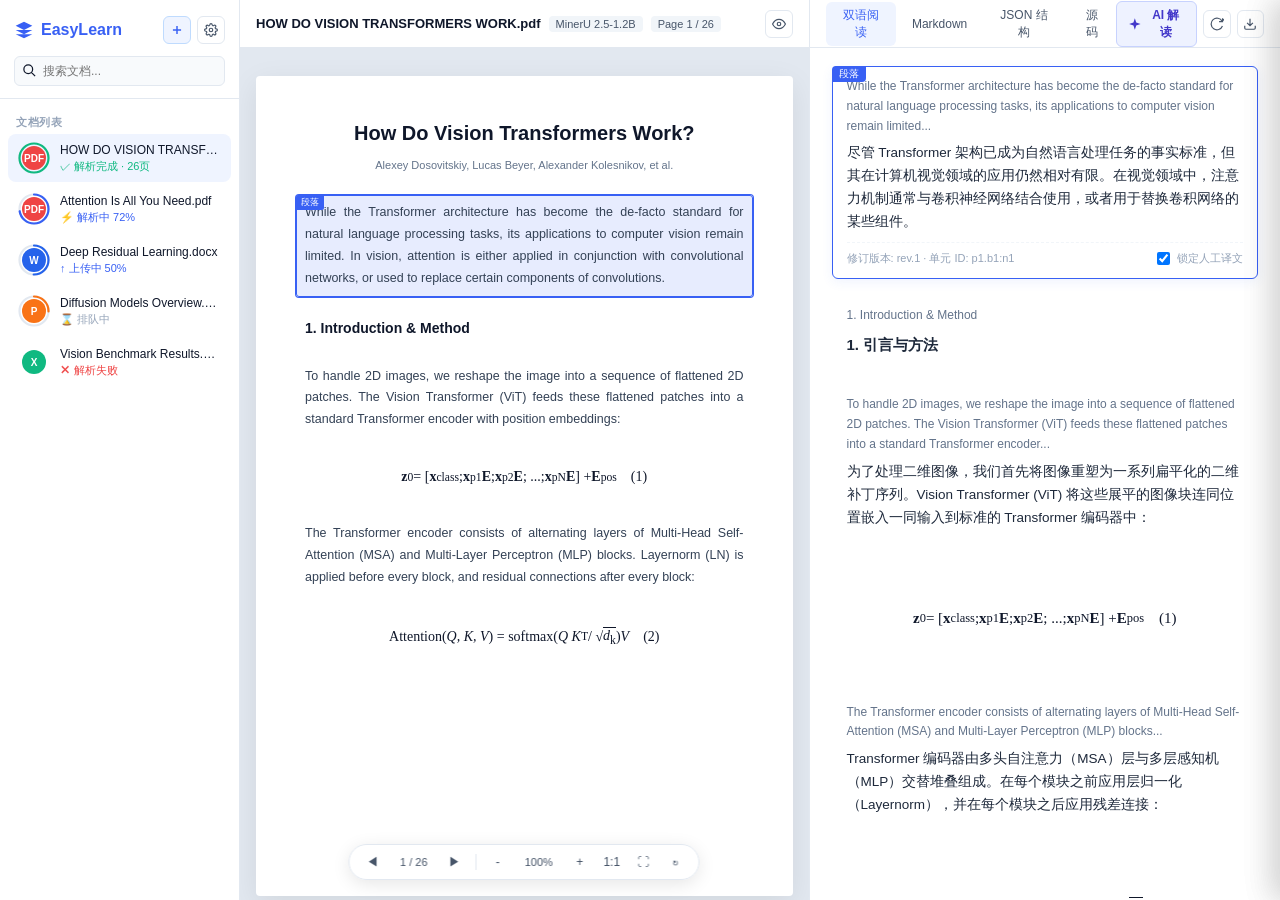
==== docs/FastAPI_MinerU方案与交互示例_v3/FastAPI_MinerU工作台交互示例_v3.html @ 80375c50 "docs: 整理输出 FastAPI_MinerU 方案与工作台交互示例 v3" ====
<!doctype html>
<html lang="zh-CN">
<head>
  <meta charset="utf-8">
  <meta name="viewport" content="width=device-width, initial-scale=1">
  <title>EasyLearn 工作台 · 交互原型与设计示例 v3</title>
  <style>
    :root {
      --primary: #3860f4;
      --primary-hover: #244bdf;
      --primary-soft: #eff4ff;
      --pink: #f43f5e;
      --pink-soft: #fff1f2;
      --pink-border: #fbcfe8;
      --green: #10b981;
      --green-soft: #ecfdf5;
      --amber: #f59e0b;
      --red: #ef4444;
      --ink: #0f172a;
      --ink-soft: #475569;
      --muted: #94a3b8;
      --line: #e2e8f0;
      --surface: #ffffff;
      --bg: #f8fafc;
    }

    * {
      box-sizing: border-box;
      scrollbar-width: thin;
      scrollbar-color: rgba(0, 0, 0, 0.18) transparent;
    }
    ::-webkit-scrollbar { width: 6px; height: 6px; }
    ::-webkit-scrollbar-track { background: transparent; }
    ::-webkit-scrollbar-thumb { background: rgba(0, 0, 0, 0.18); border-radius: 999px; }
    ::-webkit-scrollbar-thumb:hover { background: rgba(0, 0, 0, 0.35); }

    html, body {
      height: 100%;
      margin: 0;
      overflow: hidden;
      font-family: -apple-system, BlinkMacSystemFont, "Segoe UI", Roboto, "PingFang SC", "Microsoft YaHei", sans-serif;
      font-size: 13px;
      color: var(--ink);
      background: var(--bg);
    }

    /* 整体三栏布局 */
    .app-shell {
      display: grid;
      grid-template-columns: 240px minmax(480px, 1.15fr) minmax(420px, 0.95fr);
      height: 100%;
      max-height: 100%;
      overflow: hidden;
    }

    /* 左侧边栏 */
    .sidebar {
      display: flex;
      flex-direction: column;
      height: 100%;
      background: var(--surface);
      border-right: 1px solid var(--line);
      overflow: hidden;
    }

    .sidebar-header {
      padding: 16px 14px 12px;
      border-bottom: 1px solid var(--line);
    }
    .brand-row {
      display: flex;
      align-items: center;
      justify-content: space-between;
      margin-bottom: 12px;
    }
    .brand-title {
      font-size: 16px;
      font-weight: 700;
      color: var(--primary);
      display: flex;
      align-items: center;
      gap: 7px;
    }
    .brand-title svg { width: 20px; height: 20px; fill: currentColor; }
    .header-actions { display: flex; align-items: center; gap: 6px; }

    .action-icon-btn {
      display: inline-flex;
      align-items: center;
      justify-content: center;
      width: 28px;
      height: 28px;
      padding: 0;
      border: 1px solid var(--line);
      border-radius: 6px;
      background: var(--surface);
      color: var(--ink-soft);
      cursor: pointer;
      transition: all .15s ease;
    }
    .action-icon-btn:hover {
      background: var(--bg);
      color: var(--ink);
      border-color: #cbd5e1;
    }
    .action-icon-btn.primary {
      background: var(--primary-soft);
      border-color: #bfdbfe;
      color: var(--primary);
    }
    .action-icon-btn.primary:hover {
      background: var(--primary);
      color: #fff;
    }

    .search-box {
      position: relative;
      margin-top: 4px;
    }
    .search-box input {
      width: 100%;
      height: 30px;
      padding: 0 10px 0 28px;
      border: 1px solid var(--line);
      border-radius: 6px;
      background: var(--bg);
      font-size: 12px;
      outline: none;
      transition: border-color .15s;
    }
    .search-box input:focus { border-color: var(--primary); background: #fff; }
    .search-box svg {
      position: absolute;
      left: 8px;
      top: 7px;
      width: 15px;
      height: 15px;
      fill: var(--muted);
    }

    .sidebar-content {
      flex: 1;
      overflow-y: auto;
      padding: 10px 8px;
    }

    .section-title {
      font-size: 11px;
      font-weight: 600;
      color: var(--muted);
      text-transform: uppercase;
      letter-spacing: .05em;
      padding: 6px 8px 4px;
    }

    .document-list {
      display: flex;
      flex-direction: column;
      gap: 3px;
    }
    .document-item {
      display: flex;
      align-items: center;
      gap: 10px;
      padding: 8px 10px;
      border-radius: 8px;
      cursor: pointer;
      transition: background-color .15s;
      position: relative;
    }
    .document-item:hover { background: #f1f5f9; }
    .document-item.is-active { background: var(--primary-soft); }

    .doc-icon-container {
      position: relative;
      width: 32px;
      height: 32px;
      flex-shrink: 0;
      display: flex;
      align-items: center;
      justify-content: center;
    }
    .doc-badge {
      width: 24px;
      height: 24px;
      border-radius: 50%;
      display: flex;
      align-items: center;
      justify-content: center;
      font-size: 10px;
      font-weight: 700;
      color: #fff;
    }
    .badge-pdf { background: #ef4444; }
    .badge-docx { background: #2563eb; }
    .badge-pptx { background: #f97316; }
    .badge-xlsx { background: #10b981; }

    .doc-ring-svg {
      position: absolute;
      left: 0;
      top: 0;
      width: 32px;
      height: 32px;
      transform: rotate(-90deg);
    }
    .doc-ring-svg circle {
      fill: none;
      stroke-linecap: round;
    }
    .doc-ring-track { stroke: #e2e8f0; stroke-width: 2.2; }
    .doc-ring-fill {
      stroke-width: 2.2;
      transition: stroke-dashoffset .3s ease;
    }
    .doc-ring-spin {
      animation: ringSpin 1.4s linear infinite;
      transform-origin: center;
    }
    @keyframes ringSpin {
      0% { transform: rotate(0deg); }
      100% { transform: rotate(360deg); }
    }

    .doc-info {
      flex: 1;
      min-width: 0;
    }
    .doc-name {
      font-size: 12px;
      font-weight: 500;
      color: var(--ink);
      white-space: nowrap;
      overflow: hidden;
      text-overflow: ellipsis;
    }
    .doc-status {
      font-size: 11px;
      color: var(--muted);
      margin-top: 2px;
      display: flex;
      align-items: center;
      gap: 4px;
    }
    .doc-status.running { color: var(--primary); font-weight: 500; }
    .doc-status.success { color: var(--green); }
    .doc-status.failed { color: var(--red); }

    .doc-actions {
      display: none;
      align-items: center;
      gap: 4px;
    }
    .document-item:hover .doc-actions { display: flex; }
    .star-btn.is-active svg { fill: #f59e0b; color: #f59e0b; }

    /* 中间阅读器栏 */
    .reader-column {
      display: flex;
      flex-direction: column;
      height: 100%;
      background: #e5e9f0;
      border-right: 1px solid var(--line);
      position: relative;
      overflow: hidden;
    }

    .reader-header {
      height: 48px;
      padding: 0 16px;
      background: var(--surface);
      border-bottom: 1px solid var(--line);
      display: flex;
      align-items: center;
      justify-content: space-between;
      user-select: none;
      z-index: 10;
    }
    .reader-title-box {
      display: flex;
      align-items: center;
      gap: 8px;
      min-width: 0;
    }
    .reader-doc-name {
      font-weight: 600;
      font-size: 13px;
      white-space: nowrap;
      overflow: hidden;
      text-overflow: ellipsis;
    }
    .reader-tag {
      font-size: 11px;
      padding: 2px 7px;
      border-radius: 4px;
      background: #f1f5f9;
      color: var(--ink-soft);
    }

    .reader-viewport {
      flex: 1;
      overflow: auto;
      padding: 28px 16px 60px;
      display: flex;
      justify-content: center;
      align-items: flex-start;
      background: #e2e8f0;
    }

    /* 模拟 PDF 纸张 */
    .pdf-paper {
      position: relative;
      width: 580px;
      min-height: 820px;
      background: #ffffff;
      box-shadow: 0 8px 30px rgba(0, 0, 0, 0.08);
      border-radius: 4px;
      padding: 44px 40px;
      box-sizing: border-box;
      transform-origin: top center;
      transition: transform .2s ease;
    }
    .paper-title {
      font-size: 20px;
      font-weight: 700;
      text-align: center;
      line-height: 1.35;
      margin-bottom: 12px;
      color: #0f172a;
    }
    .paper-authors {
      text-align: center;
      font-size: 11px;
      color: #64748b;
      margin-bottom: 24px;
    }

    /* PDF 选框图层与高亮 */
    .pdf-region {
      position: relative;
      margin-bottom: 16px;
      padding: 6px 8px;
      border: 1px solid transparent;
      border-radius: 3px;
      cursor: pointer;
      transition: all .15s ease;
    }
    .pdf-region:hover, .pdf-region.is-hovered {
      border-color: var(--primary);
      background: rgba(56, 96, 244, 0.06);
    }
    .pdf-region.is-selected {
      border-color: var(--primary);
      background: rgba(56, 96, 244, 0.12);
      box-shadow: 0 0 0 1px var(--primary);
    }
    .pdf-region::before {
      content: attr(data-label);
      position: absolute;
      left: -1px;
      top: -1px;
      font-size: 9px;
      padding: 1px 5px;
      background: var(--primary);
      color: #fff;
      border-radius: 2px 0 2px 0;
      opacity: 0;
      pointer-events: none;
      transition: opacity .15s;
    }
    .pdf-region:hover::before, .pdf-region.is-hovered::before, .pdf-region.is-selected::before {
      opacity: 1;
    }

    /* 公式选框：专属粉红色系 */
    .pdf-region[data-block-type="formula"]:hover,
    .pdf-region[data-block-type="formula"].is-hovered {
      border-color: var(--pink);
      background: rgba(244, 63, 94, 0.06);
    }
    .pdf-region[data-block-type="formula"].is-selected {
      border-color: var(--pink);
      background: rgba(244, 63, 94, 0.12);
      box-shadow: 0 0 0 1px var(--pink);
    }
    .pdf-region[data-block-type="formula"]::before {
      background: var(--pink);
    }

    .paper-p {
      margin: 0;
      font-size: 12.5px;
      line-height: 1.75;
      color: #334155;
      text-align: justify;
    }
    .paper-heading {
      margin: 0;
      font-size: 14px;
      font-weight: 700;
      color: #0f172a;
    }
    .paper-formula {
      display: flex;
      align-items: center;
      justify-content: center;
      padding: 8px 12px;
      font-family: "Cambria Math", "Times New Roman", serif;
      font-size: 14px;
      color: #0f172a;
    }

    /* 浮动阅读工具栏 */
    .floating-pdf-toolbar {
      position: absolute;
      bottom: 20px;
      left: 50%;
      transform: translateX(-50%);
      background: rgba(255, 255, 255, 0.96);
      backdrop-filter: blur(10px);
      border: 1px solid var(--line);
      border-radius: 24px;
      box-shadow: 0 4px 18px rgba(0, 0, 0, 0.1);
      display: flex;
      align-items: center;
      gap: 6px;
      padding: 4px 10px;
      z-index: 20;
    }
    .toolbar-tool-btn {
      width: 26px;
      height: 26px;
      display: flex;
      align-items: center;
      justify-content: center;
      border: 0;
      background: transparent;
      border-radius: 4px;
      cursor: pointer;
      color: var(--ink-soft);
      font-size: 12px;
    }
    .toolbar-tool-btn:hover { background: #f1f5f9; color: var(--ink); }
    .toolbar-divider { width: 1px; height: 16px; background: var(--line); margin: 0 2px; }
    .toolbar-page-info { font-size: 11px; color: var(--ink-soft); font-weight: 500; min-width: 44px; text-align: center; }

    /* 右侧双语结果面板 */
    .result-column {
      display: flex;
      flex-direction: column;
      height: 100%;
      background: var(--surface);
      position: relative;
      overflow: hidden;
    }

    .result-header {
      height: 48px;
      padding: 0 16px;
      border-bottom: 1px solid var(--line);
      display: flex;
      align-items: center;
      justify-content: space-between;
    }
    .tab-group {
      display: flex;
      align-items: center;
      gap: 4px;
    }
    .tab-btn {
      padding: 5px 12px;
      border-radius: 6px;
      border: 0;
      background: transparent;
      font-size: 12px;
      font-weight: 500;
      color: var(--ink-soft);
      cursor: pointer;
      transition: all .15s;
    }
    .tab-btn:hover { background: #f1f5f9; color: var(--ink); }
    .tab-btn.is-active {
      background: var(--primary-soft);
      color: var(--primary);
    }

    .top-action-group {
      display: flex;
      align-items: center;
      gap: 6px;
    }
    .ai-trigger-btn {
      display: inline-flex;
      align-items: center;
      gap: 5px;
      padding: 5px 11px;
      border-radius: 6px;
      border: 1px solid #c7d2fe;
      background: #eef2ff;
      color: #4338ca;
      font-size: 12px;
      font-weight: 600;
      cursor: pointer;
      transition: all .15s;
    }
    .ai-trigger-btn:hover {
      background: #e0e7ff;
      border-color: #a5b4fc;
    }
    .ai-trigger-btn svg { width: 14px; height: 14px; fill: currentColor; }

    .result-content {
      flex: 1;
      overflow-y: auto;
      padding: 18px 22px 50px;
      scroll-behavior: smooth;
    }

    /* 结果卡片 */
    .result-block {
      position: relative;
      margin-bottom: 16px;
      padding: 10px 14px;
      border: 1px solid transparent;
      border-radius: 6px;
      background: transparent;
      transition: border-color .15s, background-color .15s, box-shadow .15s;
    }
    .result-block.is-hovered, .result-block.is-selected {
      border-color: var(--primary);
      background: #ffffff;
      box-shadow: 0 3px 12px rgba(56, 96, 244, 0.08);
    }
    .result-block.is-hovered::before, .result-block.is-selected::before {
      content: attr(data-label);
      position: absolute;
      left: -1px;
      top: -1px;
      padding: 1px 7px;
      background: var(--primary);
      color: #ffffff;
      font-size: 10px;
      font-weight: 500;
      border-radius: 4px 0 4px 0;
      z-index: 2;
    }

    /* 公式专属样式：常态完全透明与普通段落一致；仅悬浮或选中时激活粉红框 */
    .result-block[data-block-type="formula"].is-hovered,
    .result-block[data-block-type="formula"].is-selected {
      border-color: var(--pink);
      background: var(--pink-soft);
      box-shadow: 0 3px 12px rgba(244, 63, 94, 0.12);
    }
    .result-block[data-block-type="formula"].is-hovered::before,
    .result-block[data-block-type="formula"].is-selected::before {
      background: var(--pink);
    }

    .result-formula-container {
      display: flex;
      align-items: center;
      justify-content: center;
      width: 100%;
      padding: 8px 0;
      font-family: "Cambria Math", "Times New Roman", serif;
      font-size: 15px;
      color: #0f172a;
    }

    .block-orig-text {
      color: #64748b;
      font-size: 12px;
      line-height: 1.65;
      margin-bottom: 6px;
    }
    .block-trans-text {
      color: #1e293b;
      font-size: 13.5px;
      line-height: 1.7;
      font-weight: 400;
    }
    .block-meta-row {
      display: flex;
      align-items: center;
      justify-content: space-between;
      margin-top: 8px;
      padding-top: 6px;
      border-top: 1px dashed #f1f5f9;
      font-size: 11px;
      color: var(--muted);
      opacity: 0;
      transition: opacity .15s;
    }
    .result-block:hover .block-meta-row, .result-block.is-selected .block-meta-row {
      opacity: 1;
    }
    .lock-label {
      display: inline-flex;
      align-items: center;
      gap: 4px;
      cursor: pointer;
      user-select: none;
    }

    /* 跳转聚焦闪烁动画 */
    @keyframes targetFlash {
      0% { box-shadow: 0 0 0 5px rgba(56, 96, 244, 0.35); transform: scale(1.008); }
      50% { box-shadow: 0 0 0 2px rgba(56, 96, 244, 0.2); }
      100% { box-shadow: none; transform: scale(1); }
    }
    .result-block.is-target-flash {
      animation: targetFlash 0.9s cubic-bezier(0.2, 0.8, 0.2, 1);
    }

    /* 右上角滑出式抽屉 */
    .drawer {
      position: absolute;
      top: 0;
      right: 0;
      bottom: 0;
      width: 440px;
      max-width: 90%;
      background: #ffffff;
      border-left: 1px solid var(--line);
      box-shadow: -8px 0 30px rgba(0, 0, 0, 0.1);
      display: flex;
      flex-direction: column;
      z-index: 50;
      transform: translateX(100%);
      transition: transform .25s cubic-bezier(0.16, 1, 0.3, 1);
    }
    .drawer.is-open {
      transform: translateX(0);
    }

    .drawer-header {
      height: 48px;
      padding: 0 18px;
      border-bottom: 1px solid var(--line);
      display: flex;
      align-items: center;
      justify-content: space-between;
    }
    .drawer-title {
      font-size: 13px;
      font-weight: 600;
      color: var(--ink);
      display: flex;
      align-items: center;
      gap: 7px;
    }
    .drawer-close {
      border: 0;
      background: transparent;
      font-size: 18px;
      color: var(--muted);
      cursor: pointer;
    }
    .drawer-close:hover { color: var(--ink); }

    .drawer-body {
      flex: 1;
      overflow-y: auto;
      padding: 16px 18px;
      display: flex;
      flex-direction: column;
      gap: 14px;
    }

    /* 锚点证据框 */
    .anchor-box {
      border: 1px solid #d4c4f0;
      border-radius: 8px;
      background: #fbf9ff;
      padding: 10px 12px;
      cursor: pointer;
      transition: all .15s;
    }
    .anchor-box:hover {
      background: #f5edff;
      border-color: #a855f7;
    }
    .anchor-header {
      display: flex;
      align-items: center;
      justify-content: space-between;
      margin-bottom: 4px;
    }
    .anchor-tag {
      font-size: 11px;
      font-weight: 600;
      color: #7c3aed;
    }
    .anchor-locate-badge {
      font-size: 10px;
      background: #ede9fe;
      color: #7c3aed;
      padding: 2px 6px;
      border-radius: 4px;
    }
    .anchor-text {
      font-size: 12px;
      color: #475569;
      line-height: 1.5;
    }

    .quick-prompts {
      display: flex;
      flex-wrap: wrap;
      gap: 6px;
    }
    .quick-pill {
      font-size: 11px;
      padding: 4px 10px;
      border-radius: 12px;
      border: 1px solid var(--line);
      background: var(--bg);
      color: var(--ink-soft);
      cursor: pointer;
      transition: all .15s;
    }
    .quick-pill:hover {
      background: var(--primary-soft);
      border-color: #bfdbfe;
      color: var(--primary);
    }

    .answer-card {
      background: #f8fafc;
      border-left: 3px solid #8b5cf6;
      border-radius: 0 8px 8px 0;
      padding: 12px 14px;
      font-size: 12.5px;
      line-height: 1.75;
      color: #1e293b;
    }
    .citation-pill {
      display: inline-flex;
      align-items: center;
      justify-content: center;
      padding: 1px 6px;
      border-radius: 4px;
      background: #ede9fe;
      color: #6b21a8;
      font-size: 11px;
      font-weight: 600;
      cursor: pointer;
      margin: 0 2px;
      transition: all .15s;
    }
    .citation-pill:hover {
      background: #8b5cf6;
      color: #fff;
    }

    .drawer-footer {
      padding: 12px 18px 16px;
      border-top: 1px solid var(--line);
      background: var(--surface);
    }
    .drawer-compose-box {
      width: 100%;
      height: 60px;
      border: 1px solid var(--line);
      border-radius: 6px;
      padding: 8px 10px;
      font-size: 12px;
      outline: none;
      resize: none;
    }
    .drawer-compose-box:focus { border-color: var(--primary); }
    .drawer-footer-actions {
      display: flex;
      align-items: center;
      justify-content: space-between;
      margin-top: 8px;
    }

    /* 设置抽屉 */
    .settings-card {
      background: #f8fafc;
      border: 1px solid var(--line);
      border-radius: 8px;
      padding: 12px 14px;
      display: flex;
      flex-direction: column;
      gap: 10px;
      font-size: 12px;
    }
    .code-block {
      background: #1e293b;
      color: #e2e8f0;
      border-radius: 6px;
      padding: 10px 12px;
      font-family: Consolas, monospace;
      font-size: 11px;
      overflow-x: auto;
    }
  </style>
</head>
<body>

<div class="app-shell">
  <!-- 1. 左侧边栏 -->
  <aside class="sidebar">
    <div class="sidebar-header">
      <div class="brand-row">
        <div class="brand-title">
          <svg viewBox="0 0 24 24"><path d="M12 2L2 7l10 5 10-5-10-5zM2 17l10 5 10-5M2 12l10 5 10-5"/></svg>
          EasyLearn
        </div>
        <div class="header-actions">
          <button class="action-icon-btn primary" title="新解析 (上传 PDF/Word/PPT)">
            <svg width="14" height="14" viewBox="0 0 24 24" fill="none" stroke="currentColor" stroke-width="2.5"><path d="M12 5v14M5 12h14"/></svg>
          </button>
          <button class="action-icon-btn" id="open-settings-btn" title="系统设置">
            <svg width="14" height="14" viewBox="0 0 24 24" fill="none" stroke="currentColor" stroke-width="2"><circle cx="12" cy="12" r="3"/><path d="M19.4 15a1.65 1.65 0 0 0 .33 1.82l.06.06a2 2 0 0 1 0 2.83 2 2 0 0 1-2.83 0l-.06-.06a1.65 1.65 0 0 0-1.82-.33 1.65 1.65 0 0 0-1 1.51V21a2 2 0 0 1-2 2 2 2 0 0 1-2-2v-.09A1.65 1.65 0 0 0 9 19.4a1.65 1.65 0 0 0-1.82.33l-.06.06a2 2 0 0 1-2.83 0 2 2 0 0 1 0-2.83l.06-.06a1.65 1.65 0 0 0 .33-1.82 1.65 1.65 0 0 0-1.51-1H3a2 2 0 0 1-2-2 2 2 0 0 1 2-2h.09A1.65 1.65 0 0 0 4.6 9a1.65 1.65 0 0 0-.33-1.82l-.06-.06a2 2 0 0 1 0-2.83 2 2 0 0 1 2.83 0l.06.06a1.65 1.65 0 0 0 1.82.33H9a1.65 1.65 0 0 0 1-1.51V3a2 2 0 0 1 2-2 2 2 0 0 1 2 2v.09a1.65 1.65 0 0 0 1 1.51 1.65 1.65 0 0 0 1.82-.33l.06-.06a2 2 0 0 1 2.83 0 2 2 0 0 1 0 2.83l-.06.06a1.65 1.65 0 0 0-.33 1.82V9a1.65 1.65 0 0 0 1.51 1H21a2 2 0 0 1 2 2 2 2 0 0 1-2 2h-.09a1.65 1.65 0 0 0-1.51 1z"/></svg>
          </button>
        </div>
      </div>
      <div class="search-box">
        <svg viewBox="0 0 24 24"><path d="M21 21l-6-6m2-5a7 7 0 11-14 0 7 7 0 0114 0z" fill="none" stroke="currentColor" stroke-width="2"/></svg>
        <input type="text" placeholder="搜索文档...">
      </div>
    </div>

    <div class="sidebar-content">
      <div class="section-title">文档列表</div>
      <div class="document-list">
        <!-- 活跃文档 -->
        <div class="document-item is-active" data-doc-id="doc-1">
          <div class="doc-icon-container">
            <svg class="doc-ring-svg"><circle cx="16" cy="16" r="14.5" class="doc-ring-track"/><circle cx="16" cy="16" r="14.5" class="doc-ring-fill" stroke="#10b981" stroke-dasharray="91.1" stroke-dashoffset="0"/></svg>
            <div class="doc-badge badge-pdf">PDF</div>
          </div>
          <div class="doc-info">
            <div class="doc-name" title="HOW DO VISION TRANSFORMERS WORK.pdf">HOW DO VISION TRANSFORMERS WORK.pdf</div>
            <div class="doc-status success">✓ 解析完成 · 26页</div>
          </div>
          <div class="doc-actions">
            <button class="action-icon-btn star-btn is-active" title="已收藏"><svg width="12" height="12" viewBox="0 0 24 24"><path d="M12 2l3.09 6.26L22 9.27l-5 4.87 1.18 6.88L12 17.77l-6.18 3.25L7 14.14 2 9.27l6.91-1.01L12 2z"/></svg></button>
          </div>
        </div>

        <!-- 解析中文档 -->
        <div class="document-item" data-doc-id="doc-2">
          <div class="doc-icon-container">
            <svg class="doc-ring-svg"><circle cx="16" cy="16" r="14.5" class="doc-ring-track"/><circle cx="16" cy="16" r="14.5" class="doc-ring-fill" stroke="#3860f4" stroke-dasharray="91.1" stroke-dashoffset="25.5"/></svg>
            <div class="doc-badge badge-pdf">PDF</div>
          </div>
          <div class="doc-info">
            <div class="doc-name">Attention Is All You Need.pdf</div>
            <div class="doc-status running">⚡ 解析中 72%</div>
          </div>
        </div>

        <!-- 上传中文档 -->
        <div class="document-item" data-doc-id="doc-3">
          <div class="doc-icon-container">
            <svg class="doc-ring-svg"><circle cx="16" cy="16" r="14.5" class="doc-ring-track"/><circle cx="16" cy="16" r="14.5" class="doc-ring-fill" stroke="#2563eb" stroke-dasharray="91.1" stroke-dashoffset="45.5"/></svg>
            <div class="doc-badge badge-docx">W</div>
          </div>
          <div class="doc-info">
            <div class="doc-name">Deep Residual Learning.docx</div>
            <div class="doc-status running">↑ 上传中 50%</div>
          </div>
        </div>

        <!-- 排队中文档 -->
        <div class="document-item" data-doc-id="doc-4">
          <div class="doc-icon-container">
            <svg class="doc-ring-svg doc-ring-spin"><circle cx="16" cy="16" r="14.5" class="doc-ring-track"/><circle cx="16" cy="16" r="14.5" stroke="#f97316" stroke-width="2.2" stroke-dasharray="91.1" stroke-dashoffset="68"/></svg>
            <div class="doc-badge badge-pptx">P</div>
          </div>
          <div class="doc-info">
            <div class="doc-name">Diffusion Models Overview.pptx</div>
            <div class="doc-status">⌛ 排队中</div>
          </div>
        </div>

        <!-- 失败文档 -->
        <div class="document-item" data-doc-id="doc-5">
          <div class="doc-icon-container">
            <div class="doc-badge badge-xlsx">X</div>
          </div>
          <div class="doc-info">
            <div class="doc-name">Vision Benchmark Results.xlsx</div>
            <div class="doc-status failed">✕ 解析失败</div>
          </div>
          <div class="doc-actions">
            <button class="action-icon-btn" title="重试"><svg width="12" height="12" viewBox="0 0 24 24" fill="none" stroke="currentColor" stroke-width="2"><path d="M23 4v6h-6M1 20v-6h6M3.51 9a9 9 0 0 1 14.85-3.36L23 10M1 14l4.64 4.36A9 9 0 0 0 20.49 15"/></svg></button>
          </div>
        </div>
      </div>
    </div>
  </aside>

  <!-- 2. 中间 PDF 原文阅读器 -->
  <main class="reader-column">
    <div class="reader-header">
      <div class="reader-title-box">
        <span class="reader-doc-name">HOW DO VISION TRANSFORMERS WORK.pdf</span>
        <span class="reader-tag">MinerU 2.5-1.2B</span>
        <span class="reader-tag">Page 1 / 26</span>
      </div>
      <div class="header-actions">
        <button class="action-icon-btn" id="toggle-overlay-btn" title="选框图层开关">
          <svg width="14" height="14" viewBox="0 0 24 24" fill="none" stroke="currentColor" stroke-width="2"><path d="M1 12s4-8 11-8 11 8 11 8-4 8-11 8-11-8-11-8z"/><circle cx="12" cy="12" r="3"/></svg>
        </button>
      </div>
    </div>

    <div class="reader-viewport" id="reader-viewport">
      <div class="pdf-paper" id="pdf-paper">
        <div class="paper-title">How Do Vision Transformers Work?</div>
        <div class="paper-authors">Alexey Dosovitskiy, Lucas Beyer, Alexander Kolesnikov, et al.</div>

        <!-- 块 1: 摘要段落 -->
        <div class="pdf-region is-selected" data-block-id="b1" data-block-type="paragraph" data-label="段落">
          <p class="paper-p">While the Transformer architecture has become the de-facto standard for natural language processing tasks, its applications to computer vision remain limited. In vision, attention is either applied in conjunction with convolutional networks, or used to replace certain components of convolutions.</p>
        </div>

        <!-- 块 2: 一级标题 -->
        <div class="pdf-region" data-block-id="b2" data-block-type="heading" data-label="标题">
          <h2 class="paper-heading">1. Introduction & Method</h2>
        </div>

        <!-- 块 3: 正文引入公式 -->
        <div class="pdf-region" data-block-id="b3" data-block-type="paragraph" data-label="段落">
          <p class="paper-p">To handle 2D images, we reshape the image into a sequence of flattened 2D patches. The Vision Transformer (ViT) feeds these flattened patches into a standard Transformer encoder with position embeddings:</p>
        </div>

        <!-- 块 4: 块级公式 1 -->
        <div class="pdf-region" data-block-id="b4" data-block-type="formula" data-label="公式">
          <div class="paper-formula">
            <b>z</b><sub>0</sub> = [<b>x</b><sub>class</sub>; <b>x</b><sub>p</sub><sup>1</sup><b>E</b>; <b>x</b><sub>p</sub><sup>2</sup><b>E</b>; ...; <b>x</b><sub>p</sub><sup>N</sup><b>E</b>] + <b>E</b><sub>pos</sub> &nbsp;&nbsp;&nbsp;&nbsp;(1)
          </div>
        </div>

        <!-- 块 5: 说明段落 -->
        <div class="pdf-region" data-block-id="b5" data-block-type="paragraph" data-label="段落">
          <p class="paper-p">The Transformer encoder consists of alternating layers of Multi-Head Self-Attention (MSA) and Multi-Layer Perceptron (MLP) blocks. Layernorm (LN) is applied before every block, and residual connections after every block:</p>
        </div>

        <!-- 块 6: 块级公式 2 -->
        <div class="pdf-region" data-block-id="b6" data-block-type="formula" data-label="公式">
          <div class="paper-formula">
            Attention(<i>Q, K, V</i>) = softmax( <i>Q K</i><sup>T</sup> / &radic;<span style="border-top:1px solid"><i>d</i><sub>k</sub></span> ) <i>V</i> &nbsp;&nbsp;&nbsp;&nbsp;(2)
          </div>
        </div>
      </div>
    </div>

    <!-- 浮动缩放工具栏 -->
    <div class="floating-pdf-toolbar">
      <button class="toolbar-tool-btn" title="上一页">◀</button>
      <span class="toolbar-page-info">1 / 26</span>
      <button class="toolbar-tool-btn" title="下一页">▶</button>
      <div class="toolbar-divider"></div>
      <button class="toolbar-tool-btn" id="zoom-out-btn" title="缩小">-</button>
      <span class="toolbar-page-info" id="zoom-text">100%</span>
      <button class="toolbar-tool-btn" id="zoom-in-btn" title="放大">+</button>
      <button class="toolbar-tool-btn" id="zoom-reset-btn" title="重置比例">1:1</button>
      <button class="toolbar-tool-btn" title="适应宽度">⛶</button>
      <button class="toolbar-tool-btn" title="旋转">↻</button>
    </div>
  </main>

  <!-- 3. 右侧双语结果面板 -->
  <section class="result-column">
    <div class="result-header">
      <div class="tab-group">
        <button class="tab-btn is-active">双语阅读</button>
        <button class="tab-btn">Markdown</button>
        <button class="tab-btn">JSON 结构</button>
        <button class="tab-btn">源码</button>
      </div>
      <div class="top-action-group">
        <button class="ai-trigger-btn" id="open-ai-btn">
          <svg viewBox="0 0 24 24"><path d="M12 2l2.4 7.2L22 12l-7.6 2.8L12 22l-2.4-7.2L2 12l7.6-2.8L12 2z"/></svg>
          AI 解读
        </button>
        <button class="action-icon-btn" title="重新全量翻译">
          <svg width="14" height="14" viewBox="0 0 24 24" fill="none" stroke="currentColor" stroke-width="2"><path d="M21.5 2v6h-6M21.34 15.57a10 10 0 1 1-.57-8.38l5.67-5.67"/></svg>
        </button>
        <button class="action-icon-btn" title="导出 ZIP / Markdown">
          <svg width="14" height="14" viewBox="0 0 24 24" fill="none" stroke="currentColor" stroke-width="2"><path d="M21 15v4a2 2 0 0 1-2 2H5a2 2 0 0 1-2-2v-4M7 10l5 5 5-5M12 15V3"/></svg>
        </button>
      </div>
    </div>

    <div class="result-content" id="result-content">
      <!-- 块 1: 摘要 -->
      <article class="result-block is-selected" data-block-id="b1" data-block-type="paragraph" data-label="段落">
        <div class="block-orig-text">While the Transformer architecture has become the de-facto standard for natural language processing tasks, its applications to computer vision remain limited...</div>
        <div class="block-trans-text">尽管 Transformer 架构已成为自然语言处理任务的事实标准，但其在计算机视觉领域的应用仍然相对有限。在视觉领域中，注意力机制通常与卷积神经网络结合使用，或者用于替换卷积网络的某些组件。</div>
        <div class="block-meta-row">
          <span>修订版本: rev.1 · 单元 ID: p1.b1:n1</span>
          <label class="lock-label"><input type="checkbox" checked> 锁定人工译文</label>
        </div>
      </article>

      <!-- 块 2: 标题 -->
      <article class="result-block" data-block-id="b2" data-block-type="heading" data-label="标题">
        <div class="block-orig-text">1. Introduction & Method</div>
        <div class="block-trans-text" style="font-weight:700; font-size:15px;">1. 引言与方法</div>
      </article>

      <!-- 块 3: 正文引入 -->
      <article class="result-block" data-block-id="b3" data-block-type="paragraph" data-label="段落">
        <div class="block-orig-text">To handle 2D images, we reshape the image into a sequence of flattened 2D patches. The Vision Transformer (ViT) feeds these flattened patches into a standard Transformer encoder...</div>
        <div class="block-trans-text">为了处理二维图像，我们首先将图像重塑为一系列扁平化的二维补丁序列。Vision Transformer (ViT) 将这些展平的图像块连同位置嵌入一同输入到标准的 Transformer 编码器中：</div>
        <div class="block-meta-row">
          <span>修订版本: rev.1 · 单元 ID: p1.b3:n1</span>
          <label class="lock-label"><input type="checkbox"> 锁定人工译文</label>
        </div>
      </article>

      <!-- 块 4: 公式 1 (常态完全透明，选中/悬浮粉红高亮) -->
      <article class="result-block" data-block-id="b4" data-block-type="formula" data-label="公式">
        <div class="result-formula-container">
          <b>z</b><sub>0</sub> = [<b>x</b><sub>class</sub>; <b>x</b><sub>p</sub><sup>1</sup><b>E</b>; <b>x</b><sub>p</sub><sup>2</sup><b>E</b>; ...; <b>x</b><sub>p</sub><sup>N</sup><b>E</b>] + <b>E</b><sub>pos</sub> &nbsp;&nbsp;&nbsp;&nbsp;(1)
        </div>
        <div class="block-meta-row">
          <span>数学公式块 · LaTeX ID: p1.b4</span>
          <span style="color:var(--pink); font-weight:500;">KaTeX Display Mode</span>
        </div>
      </article>

      <!-- 块 5: 说明段落 -->
      <article class="result-block" data-block-id="b5" data-block-type="paragraph" data-label="段落">
        <div class="block-orig-text">The Transformer encoder consists of alternating layers of Multi-Head Self-Attention (MSA) and Multi-Layer Perceptron (MLP) blocks...</div>
        <div class="block-trans-text">Transformer 编码器由多头自注意力（MSA）层与多层感知机（MLP）交替堆叠组成。在每个模块之前应用层归一化（Layernorm），并在每个模块之后应用残差连接：</div>
        <div class="block-meta-row">
          <span>修订版本: rev.1 · 单元 ID: p1.b5:n1</span>
          <label class="lock-label"><input type="checkbox"> 锁定人工译文</label>
        </div>
      </article>

      <!-- 块 6: 公式 2 (常态完全透明，选中/悬浮粉红高亮) -->
      <article class="result-block" data-block-id="b6" data-block-type="formula" data-label="公式">
        <div class="result-formula-container">
          Attention(<i>Q, K, V</i>) = softmax( <i>Q K</i><sup>T</sup> / &radic;<span style="border-top:1px solid"><i>d</i><sub>k</sub></span> ) <i>V</i> &nbsp;&nbsp;&nbsp;&nbsp;(2)
        </div>
        <div class="block-meta-row">
          <span>数学公式块 · LaTeX ID: p1.b6</span>
          <span style="color:var(--pink); font-weight:500;">KaTeX Display Mode</span>
        </div>
      </article>
    </div>
  </section>

  <!-- 4. 右上角 AI 解读抽屉 -->
  <aside class="drawer" id="ai-drawer">
    <div class="drawer-header">
      <div class="drawer-title">
        <svg width="16" height="16" viewBox="0 0 24 24" fill="#6366f1"><path d="M12 2l2.4 7.2L22 12l-7.6 2.8L12 22l-2.4-7.2L2 12l7.6-2.8L12 2z"/></svg>
        AI 解读与深度溯源
      </div>
      <button class="drawer-close" id="close-ai-btn">&times;</button>
    </div>

    <div class="drawer-body">
      <!-- 动态锚点 -->
      <div class="anchor-box" id="ai-anchor" title="点击在原文与结果中平滑定位该段落">
        <div class="anchor-header">
          <span class="anchor-tag">📍 当前所选锚点 (p1.b1)</span>
          <span class="anchor-locate-badge">点击聚焦定位 ⮑</span>
        </div>
        <div class="anchor-text">While the Transformer architecture has become the de-facto standard for natural language processing...</div>
      </div>

      <!-- 快捷提示词 -->
      <div class="quick-prompts">
        <button class="quick-pill" data-prompt="解释这段的核心概念与创新点">💡 解释核心概念</button>
        <button class="quick-pill" data-prompt="详细说明公式(1)中各项的数学与物理意义">📐 公式推导说明</button>
        <button class="quick-pill" data-prompt="请总结段落主旨并提炼3个关键术语">📝 提炼主旨术语</button>
        <button class="quick-pill" data-prompt="这段翻译是否有生硬处？请给出优化建议">🔍 译文审校分析</button>
      </div>

      <!-- 模拟打字生成的回答 -->
      <div class="answer-card">
        <div style="font-weight:600; margin-bottom:6px; color:#4338ca;">🤖 结构化解读结果：</div>
        本段指出了论文的核心出发点<span class="citation-pill" data-cite="b1">[1]</span>：在计算机视觉领域长期依赖卷积架构（CNN），而该工作首次探究纯 Transformer 架构能否直接应用于图像补丁序列。<br><br>
        随后作者提出了公式 (1) 的输入构造方案<span class="citation-pill" data-cite="b4">[2]</span>，通过线性投影矩阵 <b>E</b> 将图像块映射为向量，并拼接类别标记向量 <b>x</b><sub>class</sub> 与位置嵌入 <b>E</b><sub>pos</sub>，完美实现了对标准 Transformer 的无缝复用。
      </div>
    </div>

    <div class="drawer-footer">
      <textarea class="drawer-compose-box" placeholder="基于当前选中的证据块提问... (Enter 发送)"></textarea>
      <div class="drawer-footer-actions">
        <span style="font-size:11px; color:var(--muted);">Gemini-2.5-Flash · PinAI 代理连通</span>
        <button class="ai-trigger-btn" style="padding:4px 14px;">发送</button>
      </div>
    </div>
  </aside>

  <!-- 5. 系统设置抽屉 -->
  <aside class="drawer" id="settings-drawer">
    <div class="drawer-header">
      <div class="drawer-title">⚙ 系统配置与运行状态</div>
      <button class="drawer-close" id="close-settings-btn">&times;</button>
    </div>
    <div class="drawer-body">
      <div class="settings-card">
        <div style="font-weight:600; color:var(--ink);">大语言模型 (LLM) 状态</div>
        <div style="display:flex; align-items:center; gap:8px;">
          <span style="display:inline-block; width:8px; height:8px; border-radius:50%; background:#10b981;"></span>
          <span style="font-weight:500;">OpenAI 兼容协议 · 已连接</span>
        </div>
        <div style="color:var(--ink-soft); font-size:11.5px;">当前模型: <b>gemini-2.5-flash</b></div>
        <div style="color:var(--ink-soft); font-size:11.5px;">系统代理: <b>http://127.0.0.1:7890</b> (自动探测)</div>
      </div>

      <div class="settings-card">
        <div style="font-weight:600; color:var(--ink);">MinerU 本地解析模型</div>
        <div style="color:var(--ink-soft); font-size:11.5px;">已挂载: <b>MinerU2.5-Pro-2605-1.2B</b> (GPU 推理)</div>
        <div style="color:var(--ink-soft); font-size:11.5px;">临时目录: <b>F:\tmp\easylearn</b></div>
      </div>

      <div class="settings-card">
        <div style="font-weight:600; color:var(--ink);">配置文件说明 (config.toml)</div>
        <div class="code-block">[llm]
base_url = "https://api.pinaic.com/v1"
model = "gemini-2.5-flash"
api_key_env = "PINAI_API_KEY"
proxy = "http://127.0.0.1:7890"
max_retries = 3</div>
      </div>
    </div>
  </aside>
</div>

<script>
  // 1. 块双向联动与平滑跳转
  function selectBlock(blockId, isUserClick = false) {
    // 移除旧高亮
    document.querySelectorAll('.pdf-region.is-selected, .result-block.is-selected').forEach(el => {
      el.classList.remove('is-selected');
    });

    const pdfEl = document.querySelector(`.pdf-region[data-block-id="${blockId}"]`);
    const resEl = document.querySelector(`.result-block[data-block-id="${blockId}"]`);

    if (pdfEl) pdfEl.classList.add('is-selected');
    if (resEl) {
      resEl.classList.add('is-selected');
      if (isUserClick) {
        resEl.scrollIntoView({ behavior: 'smooth', block: 'center' });
        resEl.classList.add('is-target-flash');
        setTimeout(() => resEl.classList.remove('is-target-flash'), 1000);
      }
    }

    // 同步更新 AI 抽屉的锚点框
    const anchorBox = document.getElementById('ai-anchor');
    if (anchorBox && resEl) {
      const typeLabel = resEl.dataset.label || '段落';
      const textSnippet = resEl.querySelector('.block-orig-text, .result-formula-container')?.innerText.slice(0, 75) + '...';
      anchorBox.querySelector('.anchor-tag').innerText = `📍 当前所选锚点 (${blockId} [${typeLabel}])`;
      anchorBox.querySelector('.anchor-text').innerText = textSnippet;
      anchorBox.dataset.targetId = blockId;
    }
  }

  // 悬浮临时高亮
  function hoverBlock(blockId, isHovering) {
    const pdfEl = document.querySelector(`.pdf-region[data-block-id="${blockId}"]`);
    const resEl = document.querySelector(`.result-block[data-block-id="${blockId}"]`);
    if (isHovering) {
      if (pdfEl) pdfEl.classList.add('is-hovered');
      if (resEl) resEl.classList.add('is-hovered');
    } else {
      if (pdfEl) pdfEl.classList.remove('is-hovered');
      if (resEl) resEl.classList.remove('is-hovered');
    }
  }

  // 绑定左侧 PDF 选框点击与悬浮
  document.querySelectorAll('.pdf-region').forEach(el => {
    el.addEventListener('click', () => selectBlock(el.dataset.blockId, true));
    el.addEventListener('mouseenter', () => hoverBlock(el.dataset.blockId, true));
    el.addEventListener('mouseleave', () => hoverBlock(el.dataset.blockId, false));
  });

  // 绑定右侧卡片点击与悬浮
  document.querySelectorAll('.result-block').forEach(el => {
    el.addEventListener('click', () => selectBlock(el.dataset.blockId, false));
    el.addEventListener('mouseenter', () => hoverBlock(el.dataset.blockId, true));
    el.addEventListener('mouseleave', () => hoverBlock(el.dataset.blockId, false));
  });

  // 绑定引用跳转
  document.querySelectorAll('.citation-pill').forEach(pill => {
    pill.addEventListener('click', (e) => {
      e.stopPropagation();
      const citeId = pill.dataset.cite;
      selectBlock(citeId, true);
    });
  });

  // 绑定锚点框点击定位
  document.getElementById('ai-anchor').addEventListener('click', () => {
    const targetId = document.getElementById('ai-anchor').dataset.targetId || 'b1';
    selectBlock(targetId, true);
  });

  // 2. 抽屉开关
  const aiDrawer = document.getElementById('ai-drawer');
  const settingsDrawer = document.getElementById('settings-drawer');

  document.getElementById('open-ai-btn').addEventListener('click', () => {
    settingsDrawer.classList.remove('is-open');
    aiDrawer.classList.toggle('is-open');
  });
  document.getElementById('close-ai-btn').addEventListener('click', () => aiDrawer.classList.remove('is-open'));

  document.getElementById('open-settings-btn').addEventListener('click', () => {
    aiDrawer.classList.remove('is-open');
    settingsDrawer.classList.toggle('is-open');
  });
  document.getElementById('close-settings-btn').addEventListener('click', () => settingsDrawer.classList.remove('is-open'));

  // 3. 缩放控制
  let currentZoom = 1.0;
  const paper = document.getElementById('pdf-paper');
  const zoomText = document.getElementById('zoom-text');

  function setZoom(val) {
    currentZoom = Math.min(Math.max(val, 0.5), 2.0);
    paper.style.transform = `scale(${currentZoom})`;
    zoomText.innerText = `${Math.round(currentZoom * 100)}%`;
  }
  document.getElementById('zoom-in-btn').addEventListener('click', () => setZoom(currentZoom + 0.15));
  document.getElementById('zoom-out-btn').addEventListener('click', () => setZoom(currentZoom - 0.15));
  document.getElementById('zoom-reset-btn').addEventListener('click', () => setZoom(1.0));

  // 4. 快捷提问药丸填充
  document.querySelectorAll('.quick-pill').forEach(pill => {
    pill.addEventListener('click', () => {
      document.querySelector('.drawer-compose-box').value = pill.dataset.prompt;
    });
  });
</script>
</body>
</html>
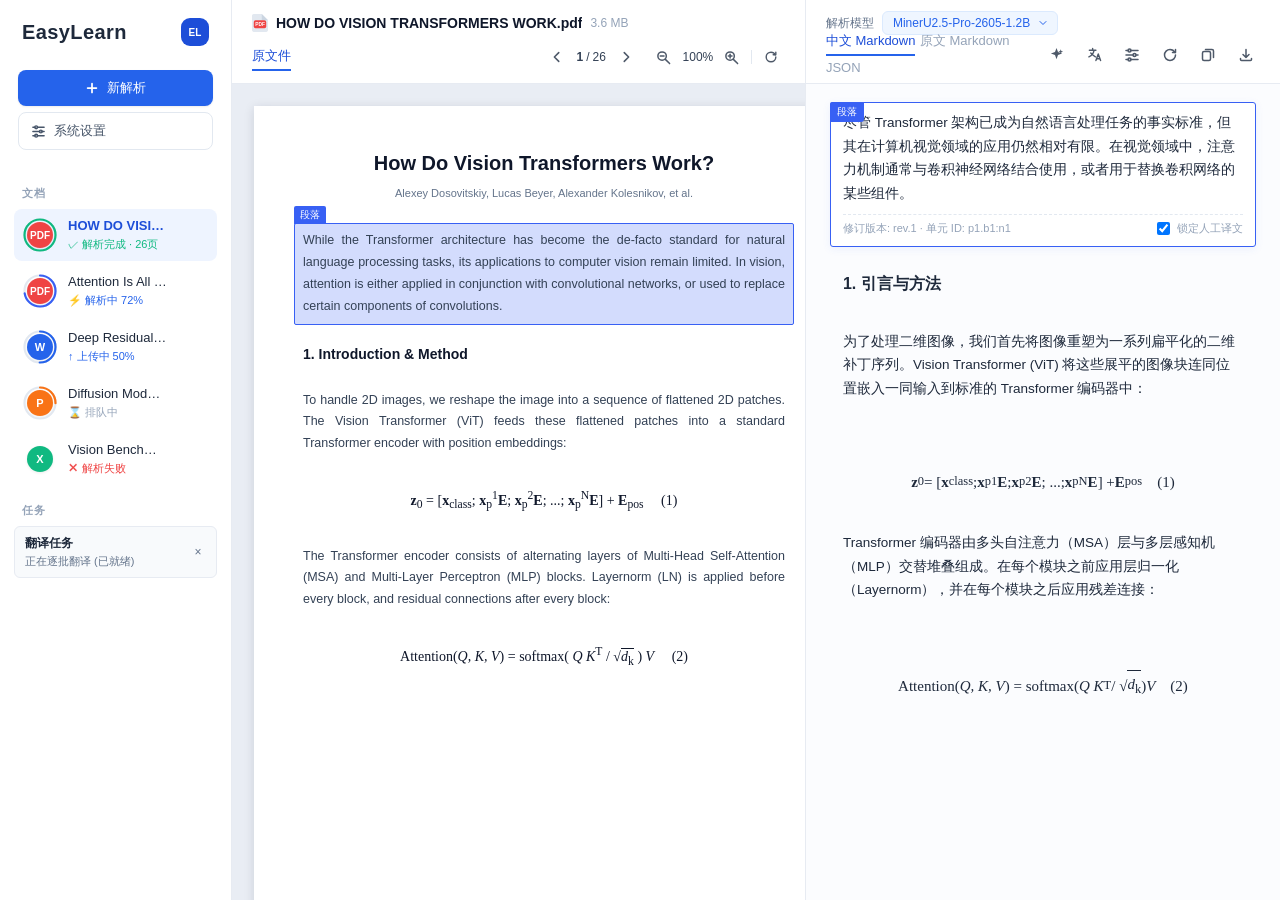
==== commit 427ce95f: "feat(ui): 侧边栏落地实心徽标与环形进度条，严格按现有代码重塑v3工作台交互示例与方案" ====
--- a/docs/FastAPI_MinerU方案与交互示例_v3/FastAPI_MinerU工作台交互示例_v3.html
+++ b/docs/FastAPI_MinerU方案与交互示例_v3/FastAPI_MinerU工作台交互示例_v3.html
@@ -6,22 +6,18 @@
   <title>EasyLearn 工作台 · 交互原型与设计示例 v3</title>
   <style>
     :root {
-      --primary: #3860f4;
-      --primary-hover: #244bdf;
-      --primary-soft: #eff4ff;
+      color-scheme: light;
+      font-family: "Segoe UI", "Microsoft YaHei", sans-serif;
+      color: #1e293b;
+      background: #f5f7fb;
+      --line: #e7ebf2;
+      --muted: #94a3b8;
+      --blue: #2563eb;
+      --blue-soft: #eef4ff;
+      --ink-soft: #64748b;
       --pink: #f43f5e;
       --pink-soft: #fff1f2;
       --pink-border: #fbcfe8;
-      --green: #10b981;
-      --green-soft: #ecfdf5;
-      --amber: #f59e0b;
-      --red: #ef4444;
-      --ink: #0f172a;
-      --ink-soft: #475569;
-      --muted: #94a3b8;
-      --line: #e2e8f0;
-      --surface: #ffffff;
-      --bg: #f8fafc;
     }
 
     * {
@@ -38,498 +34,497 @@
       height: 100%;
       margin: 0;
       overflow: hidden;
-      font-family: -apple-system, BlinkMacSystemFont, "Segoe UI", Roboto, "PingFang SC", "Microsoft YaHei", sans-serif;
-      font-size: 13px;
-      color: var(--ink);
-      background: var(--bg);
-    }
-
-    /* 整体三栏布局 */
+      min-width: 960px;
+    }
+    button, input, textarea, select { font: inherit; }
+    button { cursor: pointer; }
+    button:disabled { cursor: not-allowed; opacity: .45; }
+    .sr-only { position: absolute; width: 1px; height: 1px; padding: 0; margin: -1px; overflow: hidden; clip: rect(0, 0, 0, 0); white-space: nowrap; border: 0; }
+
     .app-shell {
       display: grid;
-      grid-template-columns: 240px minmax(480px, 1.15fr) minmax(420px, 0.95fr);
+      grid-template-columns: 232px minmax(480px, 1.15fr) minmax(400px, .95fr);
       height: 100%;
       max-height: 100%;
       overflow: hidden;
     }
 
-    /* 左侧边栏 */
+    /* 1. 侧边栏 */
     .sidebar {
+      padding: 18px 14px;
+      border-right: 1px solid var(--line);
+      background: #fff;
+      overflow: auto;
       display: flex;
       flex-direction: column;
-      height: 100%;
-      background: var(--surface);
-      border-right: 1px solid var(--line);
-      overflow: hidden;
-    }
-
-    .sidebar-header {
-      padding: 16px 14px 12px;
-      border-bottom: 1px solid var(--line);
     }
     .brand-row {
       display: flex;
       align-items: center;
       justify-content: space-between;
-      margin-bottom: 12px;
-    }
-    .brand-title {
-      font-size: 16px;
+      margin: 0 8px 24px;
+    }
+    .brand { font-size: 20px; font-weight: 700; letter-spacing: .02em; }
+    .brand-mark {
+      display: grid;
+      width: 28px;
+      height: 28px;
+      place-items: center;
+      border-radius: 9px;
+      color: #fff;
+      background: #1d4ed8;
+      font-size: 10px;
       font-weight: 700;
-      color: var(--primary);
+    }
+
+    .sidebar-top-actions {
+      display: flex;
+      flex-direction: column;
+      gap: 6px;
+      margin: 0 4px 18px;
+    }
+    .sidebar-btn {
       display: flex;
       align-items: center;
-      gap: 7px;
-    }
-    .brand-title svg { width: 20px; height: 20px; fill: currentColor; }
-    .header-actions { display: flex; align-items: center; gap: 6px; }
-
+      gap: 8px;
+      width: 100%;
+      padding: 9px 12px;
+      border-radius: 8px;
+      font-size: 13px;
+      cursor: pointer;
+      box-sizing: border-box;
+      transition: background .15s, border-color .15s, color .15s;
+    }
+    .sidebar-btn-primary {
+      border: 0;
+      background: var(--blue);
+      color: #fff;
+      font-weight: 500;
+      justify-content: center;
+      box-shadow: 0 1px 2px rgba(0, 0, 0, 0.08);
+    }
+    .sidebar-btn-primary:hover { background: #1d4ed8; }
+    .sidebar-btn-secondary {
+      border: 1px solid #e2e8f0;
+      background: #fff;
+      color: #475569;
+      justify-content: flex-start;
+    }
+    .sidebar-btn-secondary:hover { background: #f8fafc; border-color: #cbd5e1; color: #1e293b; }
+
+    .sidebar-heading {
+      margin: 18px 8px 8px;
+      color: var(--muted);
+      font-size: 11px;
+      letter-spacing: .1em;
+      font-weight: 600;
+      text-transform: uppercase;
+    }
+
+    .document-list, .task-list { display: grid; gap: 4px; }
+    .document-item {
+      position: relative;
+      min-width: 0;
+      border-radius: 8px;
+      background: transparent;
+      transition: background .15s ease;
+    }
+    .document-item:hover, .document-item.is-active { background: var(--blue-soft); }
+
+    .document-open {
+      display: flex;
+      align-items: center;
+      gap: 10px;
+      width: 100%;
+      min-width: 0;
+      padding: 8px 50px 8px 8px;
+      border: 0;
+      border-radius: 8px;
+      background: transparent;
+      color: inherit;
+      text-align: left;
+      cursor: pointer;
+    }
+    .document-open:focus-visible { outline: 2px solid var(--blue); }
+    .document-item.is-active .document-open { color: #1d4ed8; }
+
+    /* 进度环与文件徽标 */
+    .doc-icon-container {
+      position: relative;
+      width: 36px;
+      height: 36px;
+      flex-shrink: 0;
+      display: flex;
+      align-items: center;
+      justify-content: center;
+    }
+    .doc-ring-svg {
+      position: absolute;
+      inset: 0;
+      width: 36px;
+      height: 36px;
+      transform: rotate(-90deg);
+      pointer-events: none;
+      z-index: 2;
+    }
+    .doc-ring-svg circle { fill: none; }
+    .doc-ring-svg .ring-track { stroke: #e2e8f0; stroke-width: 2.2; }
+    .doc-ring-svg .ring-progress {
+      stroke: var(--blue);
+      stroke-width: 2.2;
+      stroke-linecap: round;
+      transition: stroke-dashoffset 0.3s ease;
+    }
+    .doc-ring-svg .ring-progress.is-success { stroke: #10b981; }
+    .doc-ring-svg .ring-progress.is-uploading { stroke: #2563eb; }
+    .doc-ring-svg .ring-progress.is-parsing { stroke: #3860f4; }
+    .doc-ring-svg .ring-progress.is-queued { stroke: #f97316; }
+    .doc-ring-svg.is-spinning { animation: doc-ring-spin 1.2s linear infinite; }
+    @keyframes doc-ring-spin {
+      from { transform: rotate(-90deg); }
+      to { transform: rotate(270deg); }
+    }
+
+    .doc-badge {
+      position: relative;
+      z-index: 1;
+      width: 26px;
+      height: 26px;
+      border-radius: 50%;
+      display: flex;
+      align-items: center;
+      justify-content: center;
+      font-size: 10px;
+      font-weight: 700;
+      color: #ffffff;
+      box-shadow: 0 1px 3px rgba(0, 0, 0, 0.08);
+      border: 0;
+      flex-shrink: 0;
+      user-select: none;
+    }
+    .doc-badge.badge-pdf { background: #ef4444; }
+    .doc-badge.badge-docx { background: #2563eb; font-size: 11px; }
+    .doc-badge.badge-pptx { background: #f97316; font-size: 11px; }
+    .doc-badge.badge-xlsx { background: #10b981; font-size: 11px; }
+
+    .doc-info {
+      display: flex;
+      flex-direction: column;
+      min-width: 0;
+      flex: 1;
+      justify-content: center;
+    }
+    .document-item-name {
+      display: block;
+      overflow: hidden;
+      text-overflow: ellipsis;
+      white-space: nowrap;
+      font-size: 13px;
+      font-weight: 500;
+      color: #1e293b;
+      line-height: 1.3;
+    }
+    .document-item.is-active .document-item-name { color: #1d4ed8; font-weight: 600; }
+    .document-item-status {
+      display: flex;
+      align-items: center;
+      gap: 4px;
+      margin-top: 3px;
+      font-size: 11px;
+      line-height: 1.2;
+      overflow: hidden;
+      text-overflow: ellipsis;
+      white-space: nowrap;
+    }
+    .document-item-status.is-running { color: var(--blue); font-weight: 500; }
+    .document-item-status.is-success { color: #10b981; font-weight: 500; }
+    .document-item-status.is-failed { color: #ef4444; font-weight: 500; }
+    .document-item-status.is-muted { color: var(--muted); }
+
+    .document-actions {
+      position: absolute;
+      top: 50%;
+      right: 6px;
+      transform: translateY(-50%);
+      display: none;
+      align-items: center;
+      gap: 2px;
+    }
+    .document-item:hover .document-actions { display: flex; }
+    .document-action {
+      width: 24px;
+      height: 24px;
+      color: var(--ink-soft);
+      border-radius: 4px;
+    }
+    .document-action:hover { background: rgba(0, 0, 0, 0.06); color: var(--blue); }
+    .favorite-action.is-active svg { fill: #f59e0b; stroke: #f59e0b; }
+
+    .task-item {
+      position: relative;
+      min-width: 0;
+      padding: 8px 36px 8px 10px;
+      color: var(--ink-soft);
+      font-size: 12px;
+      background: #f8fafc;
+      border-radius: 6px;
+      border: 1px solid var(--line);
+    }
+    .task-item .task-action {
+      position: absolute;
+      top: 50%;
+      right: 6px;
+      transform: translateY(-50%);
+      width: 24px;
+      height: 24px;
+      color: var(--ink-soft);
+      border: 0;
+      background: transparent;
+      border-radius: 4px;
+    }
+    .task-item .task-action:hover { background: var(--blue-soft); color: var(--blue); }
+
+    /* 2. Reader Column */
+    .reader-column {
+      position: relative;
+      display: flex;
+      flex-direction: column;
+      min-width: 0;
+      min-height: 0;
+      height: 100%;
+      overflow: hidden;
+      background: #fbfcfe;
+      border-right: 1px solid var(--line);
+    }
+
+    .topbar, .result-header {
+      height: 84px;
+      min-height: 84px;
+      padding: 10px 20px;
+      border-bottom: 1px solid var(--line);
+      background: #fff;
+      display: flex;
+      flex-direction: column;
+      justify-content: space-between;
+      box-sizing: border-box;
+    }
+    .header-row-top { display: flex; align-items: center; justify-content: space-between; min-height: 26px; }
+    .header-row-bottom { position: relative; display: flex; align-items: center; justify-content: space-between; min-height: 32px; gap: 12px; }
+
+    .source-file-info { display: flex; align-items: center; gap: 8px; min-width: 0; }
+    .file-icon-pdf { display: inline-flex; align-items: center; flex-shrink: 0; }
+    .source-file-name { margin: 0; font-size: 14px; font-weight: 600; color: #0f172a; overflow: hidden; text-overflow: ellipsis; white-space: nowrap; }
+    .source-file-size { font-size: 12px; color: var(--muted); flex-shrink: 0; }
+
+    .reader-tabs { display: flex; gap: 14px; }
+    .tab { padding: 4px 0; border: 0; border-bottom: 2px solid transparent; background: none; color: var(--muted); font-size: 13px; cursor: pointer; transition: color .15s, border-color .15s; }
+    .tab.is-active { border-color: var(--blue); color: #1d4ed8; font-weight: 500; }
+
+    .pdf-toolbar { display: flex; align-items: center; gap: 2px; }
+    .toolbar-icon-btn { width: 28px; height: 28px; padding: 0; border: 0; border-radius: 6px; background: transparent; color: #4e5969; cursor: pointer; display: inline-flex; align-items: center; justify-content: center; transition: color .15s, background-color .15s; }
+    .toolbar-icon-btn:hover:not(:disabled) { color: #2468f2; background: #f2f3f5; }
+    .toolbar-icon-btn:disabled { opacity: .35; cursor: not-allowed; }
+    .page-count { font-size: 12px; color: #334155; margin: 0 4px; user-select: none; display: flex; align-items: center; gap: 3px; }
+    .page-current-box { font-weight: 600; }
+    .toolbar-space { width: 6px; }
+    .toolbar-divider { width: 1px; height: 14px; margin: 0 3px; background: #e2e8f0; }
+    .zoom-value { display: inline-block; min-width: 36px; text-align: center; color: #334155; font-size: 12px; font-weight: 500; user-select: none; }
+
+    .pdf-viewer {
+      position: relative;
+      flex: 1;
+      min-height: 0;
+      overflow: auto;
+      background: #e9edf4;
+      outline: none;
+    }
+    .pdf-pages {
+      display: grid;
+      justify-items: center;
+      gap: 18px;
+      min-width: 100%;
+      padding: 22px 22px 40px;
+    }
+    .pdf-page {
+      position: relative;
+      width: 580px;
+      min-height: 820px;
+      background: #fff;
+      box-shadow: 0 2px 10px #0f172a22;
+      padding: 44px 40px;
+      transform-origin: top center;
+      transition: transform .15s ease;
+    }
+    .paper-h1 { font-size: 20px; font-weight: 700; text-align: center; margin: 0 0 10px; color: #0f172a; line-height: 1.35; }
+    .paper-authors { text-align: center; font-size: 11px; color: #64748b; margin-bottom: 24px; }
+    .paper-p { font-size: 12.5px; line-height: 1.75; color: #334155; text-align: justify; margin: 0; }
+    .paper-h2 { font-size: 14px; font-weight: 700; color: #0f172a; margin: 0; }
+    .paper-formula { font-family: "Cambria Math", "Times New Roman", serif; font-size: 14px; text-align: center; padding: 6px 0; color: #0f172a; }
+
+    .pdf-region {
+      position: relative;
+      margin-bottom: 14px;
+      padding: 6px 8px;
+      border: 1.5px solid transparent;
+      border-radius: 2px;
+      cursor: pointer;
+      transition: opacity .15s, background-color .12s, border-color .12s;
+    }
+    .pdf-region.is-hovered, .pdf-region.is-selected {
+      border-color: #3860f4;
+      background-color: rgba(56, 96, 244, 0.14);
+    }
+    .pdf-region.is-selected { background-color: rgba(56, 96, 244, 0.22); }
+    .pdf-region::before {
+      content: attr(data-label);
+      position: absolute;
+      left: -1.5px;
+      top: -18px;
+      height: 18px;
+      line-height: 18px;
+      padding: 0 6px;
+      background: #3860f4;
+      color: #ffffff;
+      font-size: 10px;
+      font-weight: 500;
+      border-radius: 2px 2px 0 0;
+      white-space: nowrap;
+      pointer-events: none;
+      opacity: 0;
+      z-index: 10;
+      transition: opacity .15s;
+    }
+    .pdf-region.is-hovered::before, .pdf-region.is-selected::before { opacity: 1; }
+
+    /* 公式选框：专属粉红色系 */
+    .pdf-region[data-block-type="formula"].is-hovered,
+    .pdf-region[data-block-type="formula"].is-selected {
+      border-color: #f43f5e;
+      background-color: rgba(244, 63, 94, 0.14);
+    }
+    .pdf-region[data-block-type="formula"].is-selected {
+      background-color: rgba(244, 63, 94, 0.22);
+    }
+    .pdf-region[data-block-type="formula"].is-hovered::before,
+    .pdf-region[data-block-type="formula"].is-selected::before {
+      background: #f43f5e;
+    }
+
+    /* 3. Result Column */
+    .result-column {
+      display: flex;
+      flex-direction: column;
+      min-width: 0;
+      min-height: 0;
+      height: 100%;
+      overflow: hidden;
+      background: #fbfcfe;
+    }
+
+    .model-select-group { display: flex; align-items: center; gap: 8px; }
+    .model-select-label { font-size: 12px; color: #64748b; font-weight: 500; }
+    .model-select-wrapper { position: relative; display: inline-flex; }
+    .model-select {
+      padding: 4px 26px 4px 10px;
+      border: 1px solid #dbeafe;
+      border-radius: 6px;
+      background: #eff6ff;
+      color: #2563eb;
+      font-size: 12px;
+      font-weight: 500;
+      cursor: pointer;
+      outline: none;
+      appearance: none;
+      background-image: url("data:image/svg+xml,%3Csvg xmlns='http://www.w3.org/2000/svg' width='12' height='12' viewBox='0 0 24 24' fill='none' stroke='%232563eb' stroke-width='2' stroke-linecap='round' stroke-linejoin='round'%3E%3Cpolyline points='6 9 12 15 18 9'%3E%3C/polyline%3E%3C/svg%3E");
+      background-repeat: no-repeat;
+      background-position: right 8px center;
+    }
+
+    .result-actions { display: flex; align-items: center; gap: 10px; }
     .action-icon-btn {
+      position: relative;
       display: inline-flex;
       align-items: center;
       justify-content: center;
       width: 28px;
       height: 28px;
       padding: 0;
-      border: 1px solid var(--line);
+      border: 0;
       border-radius: 6px;
-      background: var(--surface);
-      color: var(--ink-soft);
+      background: transparent;
+      color: #4e5969;
       cursor: pointer;
-      transition: all .15s ease;
-    }
-    .action-icon-btn:hover {
-      background: var(--bg);
-      color: var(--ink);
-      border-color: #cbd5e1;
-    }
-    .action-icon-btn.primary {
-      background: var(--primary-soft);
-      border-color: #bfdbfe;
-      color: var(--primary);
-    }
-    .action-icon-btn.primary:hover {
-      background: var(--primary);
-      color: #fff;
-    }
-
-    .search-box {
-      position: relative;
-      margin-top: 4px;
-    }
-    .search-box input {
-      width: 100%;
-      height: 30px;
-      padding: 0 10px 0 28px;
-      border: 1px solid var(--line);
+      transition: color .15s, background-color .15s;
+    }
+    .action-icon-btn:hover:not(:disabled) { color: #2468f2; background: #f2f3f5; }
+    .action-icon-btn:disabled { opacity: .35; cursor: not-allowed; }
+
+    [data-tooltip] { position: relative; }
+    [data-tooltip]::before {
+      content: attr(data-tooltip);
+      position: absolute;
+      bottom: calc(100% + 8px);
+      left: 50%;
+      transform: translateX(-50%) translateY(4px);
+      padding: 5px 10px;
       border-radius: 6px;
-      background: var(--bg);
-      font-size: 12px;
-      outline: none;
-      transition: border-color .15s;
-    }
-    .search-box input:focus { border-color: var(--primary); background: #fff; }
-    .search-box svg {
-      position: absolute;
-      left: 8px;
-      top: 7px;
-      width: 15px;
-      height: 15px;
-      fill: var(--muted);
-    }
-
-    .sidebar-content {
-      flex: 1;
-      overflow-y: auto;
-      padding: 10px 8px;
-    }
-
-    .section-title {
-      font-size: 11px;
-      font-weight: 600;
-      color: var(--muted);
-      text-transform: uppercase;
-      letter-spacing: .05em;
-      padding: 6px 8px 4px;
-    }
-
-    .document-list {
-      display: flex;
-      flex-direction: column;
-      gap: 3px;
-    }
-    .document-item {
-      display: flex;
-      align-items: center;
-      gap: 10px;
-      padding: 8px 10px;
-      border-radius: 8px;
-      cursor: pointer;
-      transition: background-color .15s;
-      position: relative;
-    }
-    .document-item:hover { background: #f1f5f9; }
-    .document-item.is-active { background: var(--primary-soft); }
-
-    .doc-icon-container {
-      position: relative;
-      width: 32px;
-      height: 32px;
-      flex-shrink: 0;
-      display: flex;
-      align-items: center;
-      justify-content: center;
-    }
-    .doc-badge {
-      width: 24px;
-      height: 24px;
-      border-radius: 50%;
-      display: flex;
-      align-items: center;
-      justify-content: center;
-      font-size: 10px;
-      font-weight: 700;
-      color: #fff;
-    }
-    .badge-pdf { background: #ef4444; }
-    .badge-docx { background: #2563eb; }
-    .badge-pptx { background: #f97316; }
-    .badge-xlsx { background: #10b981; }
-
-    .doc-ring-svg {
-      position: absolute;
-      left: 0;
-      top: 0;
-      width: 32px;
-      height: 32px;
-      transform: rotate(-90deg);
-    }
-    .doc-ring-svg circle {
-      fill: none;
-      stroke-linecap: round;
-    }
-    .doc-ring-track { stroke: #e2e8f0; stroke-width: 2.2; }
-    .doc-ring-fill {
-      stroke-width: 2.2;
-      transition: stroke-dashoffset .3s ease;
-    }
-    .doc-ring-spin {
-      animation: ringSpin 1.4s linear infinite;
-      transform-origin: center;
-    }
-    @keyframes ringSpin {
-      0% { transform: rotate(0deg); }
-      100% { transform: rotate(360deg); }
-    }
-
-    .doc-info {
-      flex: 1;
-      min-width: 0;
-    }
-    .doc-name {
+      background: #ffffff;
+      color: #1e293b;
       font-size: 12px;
       font-weight: 500;
-      color: var(--ink);
       white-space: nowrap;
-      overflow: hidden;
-      text-overflow: ellipsis;
-    }
-    .doc-status {
-      font-size: 11px;
-      color: var(--muted);
-      margin-top: 2px;
-      display: flex;
-      align-items: center;
-      gap: 4px;
-    }
-    .doc-status.running { color: var(--primary); font-weight: 500; }
-    .doc-status.success { color: var(--green); }
-    .doc-status.failed { color: var(--red); }
-
-    .doc-actions {
-      display: none;
-      align-items: center;
-      gap: 4px;
-    }
-    .document-item:hover .doc-actions { display: flex; }
-    .star-btn.is-active svg { fill: #f59e0b; color: #f59e0b; }
-
-    /* 中间阅读器栏 */
-    .reader-column {
-      display: flex;
-      flex-direction: column;
-      height: 100%;
-      background: #e5e9f0;
-      border-right: 1px solid var(--line);
+      box-shadow: 0 4px 14px rgba(0, 0, 0, 0.12), 0 1px 3px rgba(0, 0, 0, 0.08);
+      opacity: 0;
+      pointer-events: none;
+      transition: opacity .15s, transform .15s;
+      z-index: 50;
+    }
+    [data-tooltip]::after {
+      content: "";
+      position: absolute;
+      bottom: calc(100% + 3px);
+      left: 50%;
+      transform: translateX(-50%) translateY(4px);
+      width: 0;
+      height: 0;
+      border-left: 5px solid transparent;
+      border-right: 5px solid transparent;
+      border-top: 5px solid #ffffff;
+      opacity: 0;
+      pointer-events: none;
+      transition: opacity .15s, transform .15s;
+      z-index: 50;
+    }
+    [data-tooltip]:hover:not(:disabled)::before, [data-tooltip]:hover:not(:disabled)::after {
+      opacity: 1;
+      transform: translateX(-50%) translateY(0);
+    }
+
+    .result-content {
+      flex: 1;
+      min-height: 0;
+      overflow-y: auto;
+      overflow-x: hidden;
+      padding: 18px 24px 40px;
+      scroll-behavior: smooth;
+    }
+
+    .result-block {
       position: relative;
-      overflow: hidden;
-    }
-
-    .reader-header {
-      height: 48px;
-      padding: 0 16px;
-      background: var(--surface);
-      border-bottom: 1px solid var(--line);
-      display: flex;
-      align-items: center;
-      justify-content: space-between;
-      user-select: none;
-      z-index: 10;
-    }
-    .reader-title-box {
-      display: flex;
-      align-items: center;
-      gap: 8px;
-      min-width: 0;
-    }
-    .reader-doc-name {
-      font-weight: 600;
-      font-size: 13px;
-      white-space: nowrap;
-      overflow: hidden;
-      text-overflow: ellipsis;
-    }
-    .reader-tag {
-      font-size: 11px;
-      padding: 2px 7px;
-      border-radius: 4px;
-      background: #f1f5f9;
-      color: var(--ink-soft);
-    }
-
-    .reader-viewport {
-      flex: 1;
-      overflow: auto;
-      padding: 28px 16px 60px;
-      display: flex;
-      justify-content: center;
-      align-items: flex-start;
-      background: #e2e8f0;
-    }
-
-    /* 模拟 PDF 纸张 */
-    .pdf-paper {
-      position: relative;
-      width: 580px;
-      min-height: 820px;
-      background: #ffffff;
-      box-shadow: 0 8px 30px rgba(0, 0, 0, 0.08);
-      border-radius: 4px;
-      padding: 44px 40px;
-      box-sizing: border-box;
-      transform-origin: top center;
-      transition: transform .2s ease;
-    }
-    .paper-title {
-      font-size: 20px;
-      font-weight: 700;
-      text-align: center;
-      line-height: 1.35;
-      margin-bottom: 12px;
-      color: #0f172a;
-    }
-    .paper-authors {
-      text-align: center;
-      font-size: 11px;
-      color: #64748b;
-      margin-bottom: 24px;
-    }
-
-    /* PDF 选框图层与高亮 */
-    .pdf-region {
-      position: relative;
-      margin-bottom: 16px;
-      padding: 6px 8px;
+      margin: 0 0 14px;
+      padding: 8px 12px;
       border: 1px solid transparent;
       border-radius: 3px;
-      cursor: pointer;
-      transition: all .15s ease;
-    }
-    .pdf-region:hover, .pdf-region.is-hovered {
-      border-color: var(--primary);
-      background: rgba(56, 96, 244, 0.06);
-    }
-    .pdf-region.is-selected {
-      border-color: var(--primary);
-      background: rgba(56, 96, 244, 0.12);
-      box-shadow: 0 0 0 1px var(--primary);
-    }
-    .pdf-region::before {
-      content: attr(data-label);
-      position: absolute;
-      left: -1px;
-      top: -1px;
-      font-size: 9px;
-      padding: 1px 5px;
-      background: var(--primary);
-      color: #fff;
-      border-radius: 2px 0 2px 0;
-      opacity: 0;
-      pointer-events: none;
-      transition: opacity .15s;
-    }
-    .pdf-region:hover::before, .pdf-region.is-hovered::before, .pdf-region.is-selected::before {
-      opacity: 1;
-    }
-
-    /* 公式选框：专属粉红色系 */
-    .pdf-region[data-block-type="formula"]:hover,
-    .pdf-region[data-block-type="formula"].is-hovered {
-      border-color: var(--pink);
-      background: rgba(244, 63, 94, 0.06);
-    }
-    .pdf-region[data-block-type="formula"].is-selected {
-      border-color: var(--pink);
-      background: rgba(244, 63, 94, 0.12);
-      box-shadow: 0 0 0 1px var(--pink);
-    }
-    .pdf-region[data-block-type="formula"]::before {
-      background: var(--pink);
-    }
-
-    .paper-p {
-      margin: 0;
-      font-size: 12.5px;
-      line-height: 1.75;
-      color: #334155;
-      text-align: justify;
-    }
-    .paper-heading {
-      margin: 0;
-      font-size: 14px;
-      font-weight: 700;
-      color: #0f172a;
-    }
-    .paper-formula {
-      display: flex;
-      align-items: center;
-      justify-content: center;
-      padding: 8px 12px;
-      font-family: "Cambria Math", "Times New Roman", serif;
-      font-size: 14px;
-      color: #0f172a;
-    }
-
-    /* 浮动阅读工具栏 */
-    .floating-pdf-toolbar {
-      position: absolute;
-      bottom: 20px;
-      left: 50%;
-      transform: translateX(-50%);
-      background: rgba(255, 255, 255, 0.96);
-      backdrop-filter: blur(10px);
-      border: 1px solid var(--line);
-      border-radius: 24px;
-      box-shadow: 0 4px 18px rgba(0, 0, 0, 0.1);
-      display: flex;
-      align-items: center;
-      gap: 6px;
-      padding: 4px 10px;
-      z-index: 20;
-    }
-    .toolbar-tool-btn {
-      width: 26px;
-      height: 26px;
-      display: flex;
-      align-items: center;
-      justify-content: center;
-      border: 0;
-      background: transparent;
-      border-radius: 4px;
-      cursor: pointer;
-      color: var(--ink-soft);
-      font-size: 12px;
-    }
-    .toolbar-tool-btn:hover { background: #f1f5f9; color: var(--ink); }
-    .toolbar-divider { width: 1px; height: 16px; background: var(--line); margin: 0 2px; }
-    .toolbar-page-info { font-size: 11px; color: var(--ink-soft); font-weight: 500; min-width: 44px; text-align: center; }
-
-    /* 右侧双语结果面板 */
-    .result-column {
-      display: flex;
-      flex-direction: column;
-      height: 100%;
-      background: var(--surface);
-      position: relative;
-      overflow: hidden;
-    }
-
-    .result-header {
-      height: 48px;
-      padding: 0 16px;
-      border-bottom: 1px solid var(--line);
-      display: flex;
-      align-items: center;
-      justify-content: space-between;
-    }
-    .tab-group {
-      display: flex;
-      align-items: center;
-      gap: 4px;
-    }
-    .tab-btn {
-      padding: 5px 12px;
-      border-radius: 6px;
-      border: 0;
-      background: transparent;
-      font-size: 12px;
-      font-weight: 500;
-      color: var(--ink-soft);
-      cursor: pointer;
-      transition: all .15s;
-    }
-    .tab-btn:hover { background: #f1f5f9; color: var(--ink); }
-    .tab-btn.is-active {
-      background: var(--primary-soft);
-      color: var(--primary);
-    }
-
-    .top-action-group {
-      display: flex;
-      align-items: center;
-      gap: 6px;
-    }
-    .ai-trigger-btn {
-      display: inline-flex;
-      align-items: center;
-      gap: 5px;
-      padding: 5px 11px;
-      border-radius: 6px;
-      border: 1px solid #c7d2fe;
-      background: #eef2ff;
-      color: #4338ca;
-      font-size: 12px;
-      font-weight: 600;
-      cursor: pointer;
-      transition: all .15s;
-    }
-    .ai-trigger-btn:hover {
-      background: #e0e7ff;
-      border-color: #a5b4fc;
-    }
-    .ai-trigger-btn svg { width: 14px; height: 14px; fill: currentColor; }
-
-    .result-content {
-      flex: 1;
-      overflow-y: auto;
-      padding: 18px 22px 50px;
-      scroll-behavior: smooth;
-    }
-
-    /* 结果卡片 */
-    .result-block {
-      position: relative;
-      margin-bottom: 16px;
-      padding: 10px 14px;
-      border: 1px solid transparent;
-      border-radius: 6px;
       background: transparent;
       transition: border-color .15s, background-color .15s, box-shadow .15s;
+      line-height: 1.75;
+      font-size: 13.5px;
+      color: #1e293b;
     }
     .result-block.is-hovered, .result-block.is-selected {
-      border-color: var(--primary);
+      border-color: #3860f4;
       background: #ffffff;
-      box-shadow: 0 3px 12px rgba(56, 96, 244, 0.08);
+      box-shadow: 0 2px 8px rgba(56, 96, 244, 0.08);
     }
     .result-block.is-hovered::before, .result-block.is-selected::before {
       content: attr(data-label);
@@ -537,24 +532,25 @@
       left: -1px;
       top: -1px;
       padding: 1px 7px;
-      background: var(--primary);
+      background: #3860f4;
       color: #ffffff;
       font-size: 10px;
       font-weight: 500;
-      border-radius: 4px 0 4px 0;
+      border-radius: 2px 0 3px 0;
+      white-space: nowrap;
       z-index: 2;
     }
 
-    /* 公式专属样式：常态完全透明与普通段落一致；仅悬浮或选中时激活粉红框 */
+    /* 公式：常态完全透明与文本一致，悬浮/选中粉红专属 */
     .result-block[data-block-type="formula"].is-hovered,
     .result-block[data-block-type="formula"].is-selected {
-      border-color: var(--pink);
-      background: var(--pink-soft);
-      box-shadow: 0 3px 12px rgba(244, 63, 94, 0.12);
+      border-color: #f43f5e;
+      background: #fff1f2;
+      box-shadow: 0 2px 10px rgba(244, 63, 94, 0.12);
     }
     .result-block[data-block-type="formula"].is-hovered::before,
     .result-block[data-block-type="formula"].is-selected::before {
-      background: var(--pink);
+      background: #f43f5e;
     }
 
     .result-formula-container {
@@ -562,50 +558,30 @@
       align-items: center;
       justify-content: center;
       width: 100%;
-      padding: 8px 0;
+      overflow-x: auto;
+      padding: 4px 0;
       font-family: "Cambria Math", "Times New Roman", serif;
       font-size: 15px;
-      color: #0f172a;
-    }
-
-    .block-orig-text {
-      color: #64748b;
-      font-size: 12px;
-      line-height: 1.65;
-      margin-bottom: 6px;
-    }
-    .block-trans-text {
-      color: #1e293b;
-      font-size: 13.5px;
-      line-height: 1.7;
-      font-weight: 400;
-    }
-    .block-meta-row {
+    }
+
+    .block-edit-card {
       display: flex;
       align-items: center;
       justify-content: space-between;
       margin-top: 8px;
-      padding-top: 6px;
-      border-top: 1px dashed #f1f5f9;
+      padding-top: 4px;
+      border-top: 1px dashed #e2e8f0;
       font-size: 11px;
       color: var(--muted);
       opacity: 0;
       transition: opacity .15s;
     }
-    .result-block:hover .block-meta-row, .result-block.is-selected .block-meta-row {
-      opacity: 1;
-    }
-    .lock-label {
-      display: inline-flex;
-      align-items: center;
-      gap: 4px;
-      cursor: pointer;
-      user-select: none;
-    }
-
-    /* 跳转聚焦闪烁动画 */
+    .result-block:hover .block-edit-card, .result-block.is-selected .block-edit-card { opacity: 1; }
+    .edit-btn { background: transparent; border: 0; color: var(--blue); padding: 2px 6px; border-radius: 4px; font-size: 11px; }
+    .edit-btn:hover { background: var(--blue-soft); }
+
     @keyframes targetFlash {
-      0% { box-shadow: 0 0 0 5px rgba(56, 96, 244, 0.35); transform: scale(1.008); }
+      0% { box-shadow: 0 0 0 4px rgba(56, 96, 244, 0.35); transform: scale(1.008); }
       50% { box-shadow: 0 0 0 2px rgba(56, 96, 244, 0.2); }
       100% { box-shadow: none; transform: scale(1); }
     }
@@ -613,529 +589,584 @@
       animation: targetFlash 0.9s cubic-bezier(0.2, 0.8, 0.2, 1);
     }
 
-    /* 右上角滑出式抽屉 */
-    .drawer {
-      position: absolute;
-      top: 0;
-      right: 0;
-      bottom: 0;
-      width: 440px;
-      max-width: 90%;
-      background: #ffffff;
-      border-left: 1px solid var(--line);
-      box-shadow: -8px 0 30px rgba(0, 0, 0, 0.1);
-      display: flex;
-      flex-direction: column;
-      z-index: 50;
-      transform: translateX(100%);
-      transition: transform .25s cubic-bezier(0.16, 1, 0.3, 1);
-    }
-    .drawer.is-open {
-      transform: translateX(0);
-    }
-
-    .drawer-header {
-      height: 48px;
-      padding: 0 18px;
-      border-bottom: 1px solid var(--line);
-      display: flex;
-      align-items: center;
-      justify-content: space-between;
-    }
-    .drawer-title {
-      font-size: 13px;
-      font-weight: 600;
-      color: var(--ink);
-      display: flex;
-      align-items: center;
-      gap: 7px;
-    }
-    .drawer-close {
-      border: 0;
-      background: transparent;
-      font-size: 18px;
-      color: var(--muted);
-      cursor: pointer;
-    }
-    .drawer-close:hover { color: var(--ink); }
-
-    .drawer-body {
-      flex: 1;
-      overflow-y: auto;
-      padding: 16px 18px;
-      display: flex;
-      flex-direction: column;
-      gap: 14px;
-    }
-
-    /* 锚点证据框 */
-    .anchor-box {
-      border: 1px solid #d4c4f0;
-      border-radius: 8px;
-      background: #fbf9ff;
-      padding: 10px 12px;
-      cursor: pointer;
-      transition: all .15s;
-    }
-    .anchor-box:hover {
-      background: #f5edff;
-      border-color: #a855f7;
-    }
-    .anchor-header {
-      display: flex;
-      align-items: center;
-      justify-content: space-between;
-      margin-bottom: 4px;
-    }
-    .anchor-tag {
-      font-size: 11px;
-      font-weight: 600;
-      color: #7c3aed;
-    }
-    .anchor-locate-badge {
-      font-size: 10px;
-      background: #ede9fe;
-      color: #7c3aed;
-      padding: 2px 6px;
-      border-radius: 4px;
-    }
-    .anchor-text {
-      font-size: 12px;
-      color: #475569;
-      line-height: 1.5;
-    }
-
-    .quick-prompts {
-      display: flex;
-      flex-wrap: wrap;
-      gap: 6px;
-    }
-    .quick-pill {
-      font-size: 11px;
-      padding: 4px 10px;
-      border-radius: 12px;
-      border: 1px solid var(--line);
-      background: var(--bg);
-      color: var(--ink-soft);
-      cursor: pointer;
-      transition: all .15s;
-    }
-    .quick-pill:hover {
-      background: var(--primary-soft);
-      border-color: #bfdbfe;
-      color: var(--primary);
-    }
-
-    .answer-card {
-      background: #f8fafc;
-      border-left: 3px solid #8b5cf6;
-      border-radius: 0 8px 8px 0;
-      padding: 12px 14px;
-      font-size: 12.5px;
-      line-height: 1.75;
-      color: #1e293b;
-    }
-    .citation-pill {
-      display: inline-flex;
-      align-items: center;
-      justify-content: center;
-      padding: 1px 6px;
-      border-radius: 4px;
-      background: #ede9fe;
-      color: #6b21a8;
-      font-size: 11px;
-      font-weight: 600;
-      cursor: pointer;
-      margin: 0 2px;
-      transition: all .15s;
-    }
-    .citation-pill:hover {
-      background: #8b5cf6;
-      color: #fff;
-    }
-
-    .drawer-footer {
-      padding: 12px 18px 16px;
-      border-top: 1px solid var(--line);
-      background: var(--surface);
-    }
-    .drawer-compose-box {
-      width: 100%;
-      height: 60px;
-      border: 1px solid var(--line);
-      border-radius: 6px;
-      padding: 8px 10px;
-      font-size: 12px;
-      outline: none;
-      resize: none;
-    }
-    .drawer-compose-box:focus { border-color: var(--primary); }
-    .drawer-footer-actions {
-      display: flex;
-      align-items: center;
-      justify-content: space-between;
-      margin-top: 8px;
-    }
-
-    /* 设置抽屉 */
-    .settings-card {
-      background: #f8fafc;
-      border: 1px solid var(--line);
-      border-radius: 8px;
-      padding: 12px 14px;
-      display: flex;
-      flex-direction: column;
-      gap: 10px;
-      font-size: 12px;
-    }
-    .code-block {
-      background: #1e293b;
-      color: #e2e8f0;
-      border-radius: 6px;
-      padding: 10px 12px;
-      font-family: Consolas, monospace;
-      font-size: 11px;
-      overflow-x: auto;
-    }
+    /* 4. 抽屉样式 */
+    .settings-drawer-wrapper { position: fixed; inset: 0; z-index: 120; display: flex; justify-content: flex-end; }
+    .settings-drawer-wrapper[hidden] { display: none !important; }
+    .settings-drawer-backdrop { position: absolute; inset: 0; background: rgba(15, 23, 42, 0.35); backdrop-filter: blur(1px); }
+    .settings-drawer { position: relative; z-index: 1; width: 440px; max-width: 90vw; height: 100vh; background: #ffffff; box-shadow: -8px 0 32px rgba(0, 0, 0, 0.12); display: flex; flex-direction: column; border-left: 1px solid #e2e8f0; animation: slideInRight 0.22s ease-out; }
+    @keyframes slideInRight { from { transform: translateX(100%); } to { transform: translateX(0); } }
+    .settings-drawer-header { display: flex; align-items: flex-start; justify-content: space-between; padding: 18px 20px 14px; border-bottom: 1px solid #f1f5f9; }
+    .settings-drawer-title-group h2 { margin: 0; font-size: 16px; font-weight: 600; color: #0f172a; }
+    .settings-drawer-sub { display: block; margin-top: 3px; font-size: 11px; color: #64748b; }
+    .settings-close-btn { width: 28px; height: 28px; font-size: 20px; color: #64748b; border: 0; background: transparent; border-radius: 6px; }
+    .settings-close-btn:hover { background: #f1f5f9; color: #0f172a; }
+
+    /* AI 解读抽屉组件 */
+    .ai-drawer-body { display: flex; flex-direction: column; gap: 12px; padding: 16px 20px; overflow-y: auto; flex: 1; }
+    .ai-row { display: flex; align-items: center; }
+    .ai-section-label { font-size: 11px; color: #64748b; font-weight: 500; }
+    .spacer { flex: 1; }
+    .small-text-btn { padding: 2px 6px; font-size: 11px; color: #2468f2; background: transparent; border: 0; cursor: pointer; }
+    .small-text-btn:hover { text-decoration: underline; }
+    .anchor-box { border: 1px solid #d4c4f0; border-radius: 8px; background: #f8f5ff; padding: 9px 12px; font-size: 12px; line-height: 1.6; cursor: pointer; transition: all 0.15s; }
+    .anchor-box:hover { background: #f1ebfc; border-color: #a855f7; box-shadow: 0 2px 8px rgba(168, 85, 247, 0.1); }
+    .anchor-box-header { display: flex; align-items: center; justify-content: space-between; gap: 8px; }
+    .anchor-box b { color: #6b21a8; font-weight: 600; font-size: 12px; }
+    .anchor-locate-tag { font-size: 11px; font-weight: 500; color: #7c3aed; background: #ede9fe; padding: 1px 7px; border-radius: 4px; display: inline-flex; align-items: center; gap: 3px; white-space: nowrap; }
+    .anchor-box p { margin: 3px 0 0; color: #334155; }
+    .quick-prompts { display: flex; gap: 6px; flex-wrap: wrap; }
+    .quick-btn { font-size: 11px; padding: 4px 9px; border-radius: 6px; border: 1px solid #e2e8f0; background: #f8fafc; color: #475569; cursor: pointer; transition: all 0.15s; }
+    .quick-btn:hover { background: #eff6ff; border-color: #93c5fd; color: #1d4ed8; }
+    .answer-badge { font-size: 10px; padding: 2px 6px; border-radius: 4px; background: #f1f5f9; color: #64748b; }
+    .answer-box { background: #f8f9fc; border-left: 3px solid #8b5cf6; padding: 12px 14px; line-height: 1.75; font-size: 12.5px; border-radius: 2px 8px 8px 2px; flex: 1; min-height: 120px; overflow-y: auto; color: #1e293b; }
+    .citation { padding: 1px 6px; border: 0; border-radius: 4px; background: #ede9fe; color: #6b21a8; font-size: 11px; font-weight: 600; cursor: pointer; margin: 0 2px; }
+    .citation:hover { background: #8b5cf6; color: #fff; }
+    .ai-history-bar { display: flex; align-items: center; gap: 7px; font-size: 11px; color: #64748b; margin-top: 4px; }
+    .ai-history-bar select { flex: 1; min-width: 0; font-size: 11px; padding: 3px 6px; border: 1px solid #d8e0ec; border-radius: 4px; }
+    .small-danger-btn { padding: 3px 7px; font-size: 11px; background: #fee2e2; color: #dc2626; border: 0; border-radius: 4px; cursor: pointer; }
+    .ai-compose { padding: 12px 20px 16px; border-top: 1px solid #e2e8f0; background: #ffffff; }
+    .ai-compose textarea { width: 100%; box-sizing: border-box; font-size: 12px; min-height: 54px; max-height: 120px; resize: vertical; border: 1px solid #d8e0ec; border-radius: 6px; padding: 6px 8px; line-height: 1.5; color: #0f172a; outline: none; }
+    .ai-compose textarea:focus { border-color: #3860f4; }
+    .ai-bottom { display: flex; align-items: center; justify-content: space-between; gap: 8px; margin-top: 6px; }
+    .ai-model-tag { font-size: 10px; color: #94a3b8; }
+    .small-action-btn { font-size: 11px; padding: 5px 14px; border-radius: 4px; cursor: pointer; background: var(--blue); color: #fff; border: 0; font-weight: 500; }
+    .small-action-btn:hover { background: #1d4ed8; }
+
+    /* 设置抽屉组件 */
+    .settings-drawer-tabs { display: flex; padding: 8px 20px 0; border-bottom: 1px solid #e2e8f0; gap: 16px; background: #fafbfc; }
+    .settings-tab-btn { padding: 8px 4px; border: 0; border-bottom: 2px solid transparent; background: transparent; color: #64748b; font-size: 13px; font-weight: 500; cursor: pointer; }
+    .settings-tab-btn.is-active { color: #2468f2; border-bottom-color: #2468f2; }
+    .settings-drawer-body { flex: 1; overflow-y: auto; padding: 16px 20px; }
+    .settings-section { display: flex; flex-direction: column; gap: 10px; margin-bottom: 20px; }
+    .settings-section-title { margin: 0; font-size: 13px; font-weight: 600; color: #1e293b; }
+    .settings-section-tip { margin: 0; font-size: 11px; color: #64748b; }
+    .settings-api-card { background: #f8fafc; border: 1px solid #e2e8f0; border-radius: 8px; padding: 12px 14px; display: flex; flex-direction: column; gap: 8px; }
+    .api-card-row { display: flex; align-items: center; gap: 8px; font-size: 12px; }
+    .api-label { color: #64748b; min-width: 65px; }
+    .api-badge { padding: 2px 7px; border-radius: 4px; font-size: 11px; font-weight: 500; background: #dcfce7; color: #15803d; }
+    .api-code { background: #ffffff; padding: 2px 6px; border-radius: 4px; border: 1px solid #e2e8f0; font-family: Consolas, monospace; font-size: 11px; }
+    .code-example { background: #1e293b; color: #e2e8f0; padding: 10px 12px; border-radius: 6px; font-size: 11px; font-family: Consolas, monospace; overflow-x: auto; margin: 6px 0; }
   </style>
 </head>
 <body>
 
 <div class="app-shell">
-  <!-- 1. 左侧边栏 -->
-  <aside class="sidebar">
-    <div class="sidebar-header">
-      <div class="brand-row">
-        <div class="brand-title">
-          <svg viewBox="0 0 24 24"><path d="M12 2L2 7l10 5 10-5-10-5zM2 17l10 5 10-5M2 12l10 5 10-5"/></svg>
-          EasyLearn
-        </div>
-        <div class="header-actions">
-          <button class="action-icon-btn primary" title="新解析 (上传 PDF/Word/PPT)">
-            <svg width="14" height="14" viewBox="0 0 24 24" fill="none" stroke="currentColor" stroke-width="2.5"><path d="M12 5v14M5 12h14"/></svg>
-          </button>
-          <button class="action-icon-btn" id="open-settings-btn" title="系统设置">
-            <svg width="14" height="14" viewBox="0 0 24 24" fill="none" stroke="currentColor" stroke-width="2"><circle cx="12" cy="12" r="3"/><path d="M19.4 15a1.65 1.65 0 0 0 .33 1.82l.06.06a2 2 0 0 1 0 2.83 2 2 0 0 1-2.83 0l-.06-.06a1.65 1.65 0 0 0-1.82-.33 1.65 1.65 0 0 0-1 1.51V21a2 2 0 0 1-2 2 2 2 0 0 1-2-2v-.09A1.65 1.65 0 0 0 9 19.4a1.65 1.65 0 0 0-1.82.33l-.06.06a2 2 0 0 1-2.83 0 2 2 0 0 1 0-2.83l.06-.06a1.65 1.65 0 0 0 .33-1.82 1.65 1.65 0 0 0-1.51-1H3a2 2 0 0 1-2-2 2 2 0 0 1 2-2h.09A1.65 1.65 0 0 0 4.6 9a1.65 1.65 0 0 0-.33-1.82l-.06-.06a2 2 0 0 1 0-2.83 2 2 0 0 1 2.83 0l.06.06a1.65 1.65 0 0 0 1.82.33H9a1.65 1.65 0 0 0 1-1.51V3a2 2 0 0 1 2-2 2 2 0 0 1 2 2v.09a1.65 1.65 0 0 0 1 1.51 1.65 1.65 0 0 0 1.82-.33l.06-.06a2 2 0 0 1 2.83 0 2 2 0 0 1 0 2.83l-.06.06a1.65 1.65 0 0 0-.33 1.82V9a1.65 1.65 0 0 0 1.51 1H21a2 2 0 0 1 2 2 2 2 0 0 1-2 2h-.09a1.65 1.65 0 0 0-1.51 1z"/></svg>
-          </button>
-        </div>
-      </div>
-      <div class="search-box">
-        <svg viewBox="0 0 24 24"><path d="M21 21l-6-6m2-5a7 7 0 11-14 0 7 7 0 0114 0z" fill="none" stroke="currentColor" stroke-width="2"/></svg>
-        <input type="text" placeholder="搜索文档...">
-      </div>
+  <!-- 1. 侧边栏 (带有用户截图中的真实徽标与环形进度条) -->
+  <aside class="sidebar" aria-label="文档导航">
+    <div class="brand-row">
+      <div class="brand">EasyLearn</div>
+      <span class="brand-mark" aria-hidden="true">EL</span>
     </div>
 
-    <div class="sidebar-content">
-      <div class="section-title">文档列表</div>
-      <div class="document-list">
-        <!-- 活跃文档 -->
-        <div class="document-item is-active" data-doc-id="doc-1">
+    <div class="sidebar-top-actions">
+      <label id="upload-button" class="sidebar-btn sidebar-btn-primary">
+        <svg width="14" height="14" viewBox="0 0 16 16" fill="none" stroke="currentColor" stroke-width="2" stroke-linecap="round" stroke-linejoin="round" aria-hidden="true">
+          <line x1="8" y1="3" x2="8" y2="13"/>
+          <line x1="3" y1="8" x2="13" y2="8"/>
+        </svg>
+        <span>新解析</span>
+      </label>
+      <button id="settings-button" class="sidebar-btn sidebar-btn-secondary" type="button" title="系统设置">
+        <svg width="15" height="15" viewBox="0 0 16 16" fill="none" xmlns="http://www.w3.org/2000/svg" aria-hidden="true">
+          <path d="M2 3.5H4.5M6.5 3.5H14M2 8H9.5M11.5 8H14M2 12.5H4.5M6.5 12.5H14" stroke="currentColor" stroke-width="1.5" stroke-linecap="round"/>
+          <circle cx="5.5" cy="3.5" r="1.5" stroke="currentColor" stroke-width="1.5"/>
+          <circle cx="10.5" cy="8" r="1.5" stroke="currentColor" stroke-width="1.5"/>
+          <circle cx="5.5" cy="12.5" r="1.5" stroke="currentColor" stroke-width="1.5"/>
+        </svg>
+        <span>系统设置</span>
+      </button>
+    </div>
+
+    <div class="sidebar-heading">文档</div>
+    <nav class="document-list">
+      <!-- 1. 已完成文档 (绿色满环 + PDF实心红标) -->
+      <div class="document-item is-active" data-doc-id="doc-1">
+        <button type="button" class="document-open">
           <div class="doc-icon-container">
-            <svg class="doc-ring-svg"><circle cx="16" cy="16" r="14.5" class="doc-ring-track"/><circle cx="16" cy="16" r="14.5" class="doc-ring-fill" stroke="#10b981" stroke-dasharray="91.1" stroke-dashoffset="0"/></svg>
+            <svg class="doc-ring-svg"><circle cx="18" cy="18" r="15.5" class="ring-track"/><circle cx="18" cy="18" r="15.5" class="ring-progress is-success" stroke-dasharray="97.39" stroke-dashoffset="0"/></svg>
             <div class="doc-badge badge-pdf">PDF</div>
           </div>
           <div class="doc-info">
-            <div class="doc-name" title="HOW DO VISION TRANSFORMERS WORK.pdf">HOW DO VISION TRANSFORMERS WORK.pdf</div>
-            <div class="doc-status success">✓ 解析完成 · 26页</div>
-          </div>
-          <div class="doc-actions">
-            <button class="action-icon-btn star-btn is-active" title="已收藏"><svg width="12" height="12" viewBox="0 0 24 24"><path d="M12 2l3.09 6.26L22 9.27l-5 4.87 1.18 6.88L12 17.77l-6.18 3.25L7 14.14 2 9.27l6.91-1.01L12 2z"/></svg></button>
-          </div>
-        </div>
-
-        <!-- 解析中文档 -->
-        <div class="document-item" data-doc-id="doc-2">
+            <span class="document-item-name" title="HOW DO VISION TRANSFORMERS WORK.pdf">HOW DO VISION TRANSFOR...</span>
+            <small class="document-item-status is-success">✓ 解析完成 · 26页</small>
+          </div>
+        </button>
+        <div class="document-actions">
+          <button class="toolbar-icon-btn document-action favorite-action is-active" title="收藏"><svg width="13" height="13" viewBox="0 0 24 24" stroke="currentColor" stroke-width="2" fill="none"><polygon points="12 2 15.09 8.26 22 9.27 17 14.14 18.18 21.02 12 17.77 5.82 21.02 7 14.14 2 9.27 8.91 8.26 12 2"/></svg></button>
+          <button class="toolbar-icon-btn document-action delete-action" title="删除"><svg width="13" height="13" viewBox="0 0 24 24" stroke="currentColor" stroke-width="2" fill="none"><polyline points="3 6 5 6 21 6"/><path d="M19 6v14a2 2 0 0 1-2 2H7a2 2 0 0 1-2-2V6m3 0V4a2 2 0 0 1 2-2h4a2 2 0 0 1 2 2v2"/></svg></button>
+        </div>
+      </div>
+
+      <!-- 2. 解析中 72% (蓝色进度环 + PDF实心红标) -->
+      <div class="document-item" data-doc-id="doc-2">
+        <button type="button" class="document-open">
           <div class="doc-icon-container">
-            <svg class="doc-ring-svg"><circle cx="16" cy="16" r="14.5" class="doc-ring-track"/><circle cx="16" cy="16" r="14.5" class="doc-ring-fill" stroke="#3860f4" stroke-dasharray="91.1" stroke-dashoffset="25.5"/></svg>
+            <svg class="doc-ring-svg"><circle cx="18" cy="18" r="15.5" class="ring-track"/><circle cx="18" cy="18" r="15.5" class="ring-progress is-parsing" stroke-dasharray="97.39" stroke-dashoffset="27.2"/></svg>
             <div class="doc-badge badge-pdf">PDF</div>
           </div>
           <div class="doc-info">
-            <div class="doc-name">Attention Is All You Need.pdf</div>
-            <div class="doc-status running">⚡ 解析中 72%</div>
-          </div>
-        </div>
-
-        <!-- 上传中文档 -->
-        <div class="document-item" data-doc-id="doc-3">
+            <span class="document-item-name">Attention Is All You Need.pdf</span>
+            <small class="document-item-status is-running">⚡ 解析中 72%</small>
+          </div>
+        </button>
+      </div>
+
+      <!-- 3. 上传中 50% (蓝色进度环 + Word 实心蓝标) -->
+      <div class="document-item" data-doc-id="doc-3">
+        <button type="button" class="document-open">
           <div class="doc-icon-container">
-            <svg class="doc-ring-svg"><circle cx="16" cy="16" r="14.5" class="doc-ring-track"/><circle cx="16" cy="16" r="14.5" class="doc-ring-fill" stroke="#2563eb" stroke-dasharray="91.1" stroke-dashoffset="45.5"/></svg>
+            <svg class="doc-ring-svg"><circle cx="18" cy="18" r="15.5" class="ring-track"/><circle cx="18" cy="18" r="15.5" class="ring-progress is-uploading" stroke-dasharray="97.39" stroke-dashoffset="48.7"/></svg>
             <div class="doc-badge badge-docx">W</div>
           </div>
           <div class="doc-info">
-            <div class="doc-name">Deep Residual Learning.docx</div>
-            <div class="doc-status running">↑ 上传中 50%</div>
-          </div>
-        </div>
-
-        <!-- 排队中文档 -->
-        <div class="document-item" data-doc-id="doc-4">
+            <span class="document-item-name">Deep Residual Learning.docx</span>
+            <small class="document-item-status is-running">↑ 上传中 50%</small>
+          </div>
+        </button>
+      </div>
+
+      <!-- 4. 排队中 (橙色旋转环 + PPT 实心橙标) -->
+      <div class="document-item" data-doc-id="doc-4">
+        <button type="button" class="document-open">
           <div class="doc-icon-container">
-            <svg class="doc-ring-svg doc-ring-spin"><circle cx="16" cy="16" r="14.5" class="doc-ring-track"/><circle cx="16" cy="16" r="14.5" stroke="#f97316" stroke-width="2.2" stroke-dasharray="91.1" stroke-dashoffset="68"/></svg>
+            <svg class="doc-ring-svg is-spinning"><circle cx="18" cy="18" r="15.5" class="ring-track"/><circle cx="18" cy="18" r="15.5" class="ring-progress is-queued" stroke-dasharray="24.35 73.04" stroke-dashoffset="0"/></svg>
             <div class="doc-badge badge-pptx">P</div>
           </div>
           <div class="doc-info">
-            <div class="doc-name">Diffusion Models Overview.pptx</div>
-            <div class="doc-status">⌛ 排队中</div>
-          </div>
-        </div>
-
-        <!-- 失败文档 -->
-        <div class="document-item" data-doc-id="doc-5">
+            <span class="document-item-name">Diffusion Models Overview....</span>
+            <small class="document-item-status is-muted">⌛ 排队中</small>
+          </div>
+        </button>
+      </div>
+
+      <!-- 5. 失败项 (实心绿标 + 红叉失败) -->
+      <div class="document-item" data-doc-id="doc-5">
+        <button type="button" class="document-open">
           <div class="doc-icon-container">
             <div class="doc-badge badge-xlsx">X</div>
           </div>
           <div class="doc-info">
-            <div class="doc-name">Vision Benchmark Results.xlsx</div>
-            <div class="doc-status failed">✕ 解析失败</div>
-          </div>
-          <div class="doc-actions">
-            <button class="action-icon-btn" title="重试"><svg width="12" height="12" viewBox="0 0 24 24" fill="none" stroke="currentColor" stroke-width="2"><path d="M23 4v6h-6M1 20v-6h6M3.51 9a9 9 0 0 1 14.85-3.36L23 10M1 14l4.64 4.36A9 9 0 0 0 20.49 15"/></svg></button>
-          </div>
-        </div>
+            <span class="document-item-name">Vision Benchmark Results.xl...</span>
+            <small class="document-item-status is-failed">✕ 解析失败</small>
+          </div>
+        </button>
+        <div class="document-actions">
+          <button class="toolbar-icon-btn document-action retry-action" title="重试"><svg width="13" height="13" viewBox="0 0 24 24" stroke="currentColor" stroke-width="2" fill="none"><path d="M23 4v6h-6M1 20v-6h6M3.51 9a9 9 0 0 1 14.85-3.36L23 10M1 14l4.64 4.36A9 9 0 0 0 20.49 15"/></svg></button>
+        </div>
+      </div>
+    </nav>
+
+    <div class="sidebar-heading">任务</div>
+    <div class="task-list">
+      <div class="task-item">
+        <div style="font-weight:600; color:#1e293b;">翻译任务</div>
+        <div style="font-size:11px; color:#64748b; margin-top:2px;">正在逐批翻译 (已就绪)</div>
+        <button class="task-action" title="取消任务">×</button>
       </div>
     </div>
   </aside>
 
-  <!-- 2. 中间 PDF 原文阅读器 -->
-  <main class="reader-column">
-    <div class="reader-header">
-      <div class="reader-title-box">
-        <span class="reader-doc-name">HOW DO VISION TRANSFORMERS WORK.pdf</span>
-        <span class="reader-tag">MinerU 2.5-1.2B</span>
-        <span class="reader-tag">Page 1 / 26</span>
-      </div>
-      <div class="header-actions">
-        <button class="action-icon-btn" id="toggle-overlay-btn" title="选框图层开关">
-          <svg width="14" height="14" viewBox="0 0 24 24" fill="none" stroke="currentColor" stroke-width="2"><path d="M1 12s4-8 11-8 11 8 11 8-4 8-11 8-11-8-11-8z"/><circle cx="12" cy="12" r="3"/></svg>
-        </button>
+  <!-- 2. 中间 PDF 原文阅读栏 (与 index.html 完全一致的双层 topbar) -->
+  <section class="reader-column">
+    <header class="topbar">
+      <div class="header-row-top">
+        <div class="source-file-info">
+          <span class="file-icon-pdf" aria-hidden="true">
+            <svg width="16" height="18" viewBox="0 0 18 20" fill="none" xmlns="http://www.w3.org/2000/svg">
+              <path d="M11 0H2C0.9 0 0 0.9 0 2V18C0 19.1 0.9 20 2 20H16C17.1 20 18 19.1 18 18V7L11 0Z" fill="#E2E8F0"/>
+              <path d="M11 0V7H18L11 0Z" fill="#CBD5E1"/>
+              <rect x="2" y="7" width="14" height="9" rx="2" fill="#EF4444"/>
+              <text x="9" y="13.5" font-size="5.5" font-weight="bold" fill="white" text-anchor="middle" font-family="sans-serif">PDF</text>
+            </svg>
+          </span>
+          <h1 id="document-name" class="source-file-name">HOW DO VISION TRANSFORMERS WORK.pdf</h1>
+          <span id="document-size" class="source-file-size muted">3.6 MB</span>
+          <span id="document-status" class="sr-only">已就绪</span>
+        </div>
+      </div>
+      <div class="header-row-bottom">
+        <div class="reader-tabs">
+          <span class="tab reader-tab is-active">原文件</span>
+        </div>
+        <div id="pdf-toolbar" class="pdf-toolbar" aria-label="PDF 阅读控制">
+          <button id="prev-page" class="icon-button toolbar-icon-btn" type="button" aria-label="上一页" title="上一页">
+            <svg width="14" height="14" viewBox="0 0 16 16" fill="none" stroke="currentColor" stroke-width="1.8" stroke-linecap="round" stroke-linejoin="round"><polyline points="10 3 5 8 10 13"/></svg>
+          </button>
+          <span id="page-count" class="page-count" aria-live="polite">
+            <span class="page-current-box"><span id="page-current">1</span></span>
+            <span class="page-separator">/</span>
+            <span id="page-total">26</span>
+          </span>
+          <button id="next-page" class="icon-button toolbar-icon-btn" type="button" aria-label="下一页" title="下一页">
+            <svg width="14" height="14" viewBox="0 0 16 16" fill="none" stroke="currentColor" stroke-width="1.8" stroke-linecap="round" stroke-linejoin="round"><polyline points="6 3 11 8 6 13"/></svg>
+          </button>
+          <span class="toolbar-space" aria-hidden="true"></span>
+          <button id="zoom-out" class="icon-button toolbar-icon-btn" type="button" aria-label="缩小" title="缩小">
+            <svg width="15" height="15" viewBox="0 0 16 16" fill="none" stroke="currentColor" stroke-width="1.6" stroke-linecap="round" stroke-linejoin="round">
+              <circle cx="6.5" cy="6.5" r="4.5"/>
+              <line x1="10" y1="10" x2="14.5" y2="14.5"/>
+              <line x1="4.5" y1="6.5" x2="8.5" y2="6.5"/>
+            </svg>
+          </button>
+          <span id="zoom-value" class="zoom-value">100%</span>
+          <button id="zoom-in" class="icon-button toolbar-icon-btn" type="button" aria-label="放大" title="放大">
+            <svg width="15" height="15" viewBox="0 0 16 16" fill="none" stroke="currentColor" stroke-width="1.6" stroke-linecap="round" stroke-linejoin="round">
+              <circle cx="6.5" cy="6.5" r="4.5"/>
+              <line x1="10" y1="10" x2="14.5" y2="14.5"/>
+              <line x1="4.5" y1="6.5" x2="8.5" y2="6.5"/>
+              <line x1="6.5" y1="4.5" x2="6.5" y2="8.5"/>
+            </svg>
+          </button>
+          <span class="toolbar-divider" aria-hidden="true"></span>
+          <button id="reset-zoom" class="icon-button toolbar-icon-btn" type="button" aria-label="重置缩放" title="重置缩放">
+            <svg width="14" height="14" viewBox="0 0 16 16" fill="none" stroke="currentColor" stroke-width="1.6" stroke-linecap="round" stroke-linejoin="round">
+              <path d="M13.5 8C13.5 11.0376 11.0376 13.5 8 13.5C4.96243 13.5 2.5 11.0376 2.5 8C2.5 4.96243 4.96243 2.5 8 2.5C10.15 2.5 12.02 3.73 12.94 5.5"/>
+              <path d="M13.5 2.5V5.5H10.5"/>
+            </svg>
+          </button>
+        </div>
+      </div>
+    </header>
+
+    <div class="pdf-viewer" id="pdf-viewer">
+      <div class="pdf-pages">
+        <div class="pdf-page" id="pdf-page-1">
+          <h1 class="paper-h1">How Do Vision Transformers Work?</h1>
+          <div class="paper-authors">Alexey Dosovitskiy, Lucas Beyer, Alexander Kolesnikov, et al.</div>
+
+          <!-- 块 1: 摘要段落 -->
+          <div class="pdf-region is-selected" data-block-id="b1" data-block-type="paragraph" data-label="段落">
+            <p class="paper-p">While the Transformer architecture has become the de-facto standard for natural language processing tasks, its applications to computer vision remain limited. In vision, attention is either applied in conjunction with convolutional networks, or used to replace certain components of convolutions.</p>
+          </div>
+
+          <!-- 块 2: 一级标题 -->
+          <div class="pdf-region" data-block-id="b2" data-block-type="heading" data-label="标题">
+            <h2 class="paper-h2">1. Introduction & Method</h2>
+          </div>
+
+          <!-- 块 3: 引入段落 -->
+          <div class="pdf-region" data-block-id="b3" data-block-type="paragraph" data-label="段落">
+            <p class="paper-p">To handle 2D images, we reshape the image into a sequence of flattened 2D patches. The Vision Transformer (ViT) feeds these flattened patches into a standard Transformer encoder with position embeddings:</p>
+          </div>
+
+          <!-- 块 4: 公式 1 -->
+          <div class="pdf-region" data-block-id="b4" data-block-type="formula" data-label="公式">
+            <div class="paper-formula">
+              <b>z</b><sub>0</sub> = [<b>x</b><sub>class</sub>; <b>x</b><sub>p</sub><sup>1</sup><b>E</b>; <b>x</b><sub>p</sub><sup>2</sup><b>E</b>; ...; <b>x</b><sub>p</sub><sup>N</sup><b>E</b>] + <b>E</b><sub>pos</sub> &nbsp;&nbsp;&nbsp;&nbsp;(1)
+            </div>
+          </div>
+
+          <!-- 块 5: 说明段落 -->
+          <div class="pdf-region" data-block-id="b5" data-block-type="paragraph" data-label="段落">
+            <p class="paper-p">The Transformer encoder consists of alternating layers of Multi-Head Self-Attention (MSA) and Multi-Layer Perceptron (MLP) blocks. Layernorm (LN) is applied before every block, and residual connections after every block:</p>
+          </div>
+
+          <!-- 块 6: 公式 2 -->
+          <div class="pdf-region" data-block-id="b6" data-block-type="formula" data-label="公式">
+            <div class="paper-formula">
+              Attention(<i>Q, K, V</i>) = softmax( <i>Q K</i><sup>T</sup> / &radic;<span style="border-top:1px solid"><i>d</i><sub>k</sub></span> ) <i>V</i> &nbsp;&nbsp;&nbsp;&nbsp;(2)
+            </div>
+          </div>
+        </div>
       </div>
     </div>
-
-    <div class="reader-viewport" id="reader-viewport">
-      <div class="pdf-paper" id="pdf-paper">
-        <div class="paper-title">How Do Vision Transformers Work?</div>
-        <div class="paper-authors">Alexey Dosovitskiy, Lucas Beyer, Alexander Kolesnikov, et al.</div>
-
-        <!-- 块 1: 摘要段落 -->
-        <div class="pdf-region is-selected" data-block-id="b1" data-block-type="paragraph" data-label="段落">
-          <p class="paper-p">While the Transformer architecture has become the de-facto standard for natural language processing tasks, its applications to computer vision remain limited. In vision, attention is either applied in conjunction with convolutional networks, or used to replace certain components of convolutions.</p>
-        </div>
-
-        <!-- 块 2: 一级标题 -->
-        <div class="pdf-region" data-block-id="b2" data-block-type="heading" data-label="标题">
-          <h2 class="paper-heading">1. Introduction & Method</h2>
-        </div>
-
-        <!-- 块 3: 正文引入公式 -->
-        <div class="pdf-region" data-block-id="b3" data-block-type="paragraph" data-label="段落">
-          <p class="paper-p">To handle 2D images, we reshape the image into a sequence of flattened 2D patches. The Vision Transformer (ViT) feeds these flattened patches into a standard Transformer encoder with position embeddings:</p>
-        </div>
-
-        <!-- 块 4: 块级公式 1 -->
-        <div class="pdf-region" data-block-id="b4" data-block-type="formula" data-label="公式">
-          <div class="paper-formula">
-            <b>z</b><sub>0</sub> = [<b>x</b><sub>class</sub>; <b>x</b><sub>p</sub><sup>1</sup><b>E</b>; <b>x</b><sub>p</sub><sup>2</sup><b>E</b>; ...; <b>x</b><sub>p</sub><sup>N</sup><b>E</b>] + <b>E</b><sub>pos</sub> &nbsp;&nbsp;&nbsp;&nbsp;(1)
-          </div>
-        </div>
-
-        <!-- 块 5: 说明段落 -->
-        <div class="pdf-region" data-block-id="b5" data-block-type="paragraph" data-label="段落">
-          <p class="paper-p">The Transformer encoder consists of alternating layers of Multi-Head Self-Attention (MSA) and Multi-Layer Perceptron (MLP) blocks. Layernorm (LN) is applied before every block, and residual connections after every block:</p>
-        </div>
-
-        <!-- 块 6: 块级公式 2 -->
-        <div class="pdf-region" data-block-id="b6" data-block-type="formula" data-label="公式">
-          <div class="paper-formula">
-            Attention(<i>Q, K, V</i>) = softmax( <i>Q K</i><sup>T</sup> / &radic;<span style="border-top:1px solid"><i>d</i><sub>k</sub></span> ) <i>V</i> &nbsp;&nbsp;&nbsp;&nbsp;(2)
-          </div>
-        </div>
-      </div>
-    </div>
-
-    <!-- 浮动缩放工具栏 -->
-    <div class="floating-pdf-toolbar">
-      <button class="toolbar-tool-btn" title="上一页">◀</button>
-      <span class="toolbar-page-info">1 / 26</span>
-      <button class="toolbar-tool-btn" title="下一页">▶</button>
-      <div class="toolbar-divider"></div>
-      <button class="toolbar-tool-btn" id="zoom-out-btn" title="缩小">-</button>
-      <span class="toolbar-page-info" id="zoom-text">100%</span>
-      <button class="toolbar-tool-btn" id="zoom-in-btn" title="放大">+</button>
-      <button class="toolbar-tool-btn" id="zoom-reset-btn" title="重置比例">1:1</button>
-      <button class="toolbar-tool-btn" title="适应宽度">⛶</button>
-      <button class="toolbar-tool-btn" title="旋转">↻</button>
-    </div>
-  </main>
-
-  <!-- 3. 右侧双语结果面板 -->
+  </section>
+
+  <!-- 3. 右侧结果区 (与 index.html 完全一致的双层 result-header，含三大真实 Tab，无“双语阅读”) -->
   <section class="result-column">
-    <div class="result-header">
-      <div class="tab-group">
-        <button class="tab-btn is-active">双语阅读</button>
-        <button class="tab-btn">Markdown</button>
-        <button class="tab-btn">JSON 结构</button>
-        <button class="tab-btn">源码</button>
-      </div>
-      <div class="top-action-group">
-        <button class="ai-trigger-btn" id="open-ai-btn">
-          <svg viewBox="0 0 24 24"><path d="M12 2l2.4 7.2L22 12l-7.6 2.8L12 22l-2.4-7.2L2 12l7.6-2.8L12 2z"/></svg>
-          AI 解读
-        </button>
-        <button class="action-icon-btn" title="重新全量翻译">
-          <svg width="14" height="14" viewBox="0 0 24 24" fill="none" stroke="currentColor" stroke-width="2"><path d="M21.5 2v6h-6M21.34 15.57a10 10 0 1 1-.57-8.38l5.67-5.67"/></svg>
-        </button>
-        <button class="action-icon-btn" title="导出 ZIP / Markdown">
-          <svg width="14" height="14" viewBox="0 0 24 24" fill="none" stroke="currentColor" stroke-width="2"><path d="M21 15v4a2 2 0 0 1-2 2H5a2 2 0 0 1-2-2v-4M7 10l5 5 5-5M12 15V3"/></svg>
-        </button>
-      </div>
-    </div>
-
-    <div class="result-content" id="result-content">
+    <header class="result-header">
+      <div class="header-row-top">
+        <div class="model-select-group">
+          <label for="model-select" class="model-select-label">解析模型</label>
+          <div class="model-select-wrapper">
+            <select id="model-select" class="model-select" aria-label="解析模型">
+              <option value="mineru2.5-1.2b">MinerU2.5-Pro-2605-1.2B</option>
+            </select>
+          </div>
+        </div>
+      </div>
+      <div class="header-row-bottom">
+        <div class="tabs" role="tablist" aria-label="结果视图">
+          <button class="tab result-tab is-active" data-view="zh" type="button">中文 Markdown</button>
+          <button class="tab result-tab" data-view="source" type="button">原文 Markdown</button>
+          <button class="tab result-tab" data-view="json" type="button">JSON</button>
+        </div>
+        <div class="result-actions">
+          <button id="qa-button" class="icon-button action-icon-btn" type="button" data-tooltip="AI 解读" aria-label="AI 解读">
+            <svg width="15" height="15" viewBox="0 0 16 16" fill="none" xmlns="http://www.w3.org/2000/svg" aria-hidden="true">
+              <path d="M8 1L9.6 5.4L14 7L9.6 8.6L8 13L6.4 8.6L2 7L6.4 5.4L8 1Z" fill="currentColor"/>
+              <path d="M12.5 2.5L13.2 4.3L15 5L13.2 5.7L12.5 7.5L11.8 5.7L10 5L11.8 4.3L12.5 2.5Z" fill="currentColor"/>
+            </svg>
+          </button>
+          <button id="translate-button" class="icon-button action-icon-btn" type="button" data-tooltip="翻译全文" aria-label="翻译全文">
+            <svg width="15" height="15" viewBox="0 0 16 16" fill="none" stroke="currentColor" stroke-width="1.5" stroke-linecap="round" stroke-linejoin="round" aria-hidden="true">
+              <path d="M2.5 3.5H9.5M6 1.5V3.5M7.5 3.5C7 6.5 5 9 2 10.5M4 6.5C5.5 8 7 9.5 9 10.5"/>
+              <path d="M9.5 14.5L12 7.5L14.5 14.5M10.2 12.5H13.8"/>
+            </svg>
+          </button>
+          <button id="toolbar-settings-button" class="icon-button action-icon-btn" type="button" data-tooltip="设置" aria-label="设置">
+            <svg width="16" height="16" viewBox="0 0 16 16" fill="none" xmlns="http://www.w3.org/2000/svg" aria-hidden="true">
+              <path d="M2 3.5H4.5M6.5 3.5H14M2 8H9.5M11.5 8H14M2 12.5H4.5M6.5 12.5H14" stroke="currentColor" stroke-width="1.5" stroke-linecap="round"/>
+              <circle cx="5.5" cy="3.5" r="1.5" stroke="currentColor" stroke-width="1.5"/>
+              <circle cx="10.5" cy="8" r="1.5" stroke="currentColor" stroke-width="1.5"/>
+              <circle cx="5.5" cy="12.5" r="1.5" stroke="currentColor" stroke-width="1.5"/>
+            </svg>
+          </button>
+          <button id="reparse-button" class="icon-button action-icon-btn" type="button" data-tooltip="重新解析" aria-label="重新解析">
+            <svg width="16" height="16" viewBox="0 0 16 16" fill="none" xmlns="http://www.w3.org/2000/svg" aria-hidden="true">
+              <path d="M13.5 8C13.5 11.0376 11.0376 13.5 8 13.5C4.96243 13.5 2.5 11.0376 2.5 8C2.5 4.96243 4.96243 2.5 8 2.5C10.15 2.5 12.02 3.73 12.94 5.5" stroke="currentColor" stroke-width="1.5" stroke-linecap="round"/>
+              <path d="M13.5 2.5V5.5H10.5" stroke="currentColor" stroke-width="1.5" stroke-linecap="round" stroke-linejoin="round"/>
+            </svg>
+          </button>
+          <button id="copy-button" class="icon-button action-icon-btn" type="button" data-tooltip="复制" aria-label="复制">
+            <svg width="16" height="16" viewBox="0 0 16 16" fill="none" xmlns="http://www.w3.org/2000/svg" aria-hidden="true">
+              <rect x="2.5" y="4.5" width="8" height="9" rx="1.5" stroke="currentColor" stroke-width="1.5"/>
+              <path d="M5.5 2.5H12C12.8284 2.5 13.5 3.17157 13.5 4V10.5" stroke="currentColor" stroke-width="1.5" stroke-linecap="round"/>
+            </svg>
+          </button>
+          <button id="download-button" class="icon-button action-icon-btn" type="button" data-tooltip="下载" aria-label="下载">
+            <svg width="16" height="16" viewBox="0 0 16 16" fill="none" xmlns="http://www.w3.org/2000/svg" aria-hidden="true">
+              <path d="M8 2.5V10.5M8 10.5L5 7.5M8 10.5L11 7.5" stroke="currentColor" stroke-width="1.5" stroke-linecap="round" stroke-linejoin="round"/>
+              <path d="M2.5 11.5V12.5C2.5 13.0523 2.94772 13.5 3.5 13.5H12.5C13.0523 13.5 13.5 13.0523 13.5 12.5V11.5" stroke="currentColor" stroke-width="1.5" stroke-linecap="round"/>
+            </svg>
+          </button>
+        </div>
+      </div>
+    </header>
+
+    <!-- 结果卡片容器 -->
+    <div id="result-content" class="result-content">
       <!-- 块 1: 摘要 -->
       <article class="result-block is-selected" data-block-id="b1" data-block-type="paragraph" data-label="段落">
-        <div class="block-orig-text">While the Transformer architecture has become the de-facto standard for natural language processing tasks, its applications to computer vision remain limited...</div>
-        <div class="block-trans-text">尽管 Transformer 架构已成为自然语言处理任务的事实标准，但其在计算机视觉领域的应用仍然相对有限。在视觉领域中，注意力机制通常与卷积神经网络结合使用，或者用于替换卷积网络的某些组件。</div>
-        <div class="block-meta-row">
+        <div class="block-text-body">尽管 Transformer 架构已成为自然语言处理任务的事实标准，但其在计算机视觉领域的应用仍然相对有限。在视觉领域中，注意力机制通常与卷积神经网络结合使用，或者用于替换卷积网络的某些组件。</div>
+        <div class="block-edit-card">
           <span>修订版本: rev.1 · 单元 ID: p1.b1:n1</span>
-          <label class="lock-label"><input type="checkbox" checked> 锁定人工译文</label>
+          <label style="cursor:pointer; display:inline-flex; align-items:center; gap:4px;"><input type="checkbox" checked> 锁定人工译文</label>
         </div>
       </article>
 
-      <!-- 块 2: 标题 -->
+      <!-- 块 2: 一级标题 -->
       <article class="result-block" data-block-id="b2" data-block-type="heading" data-label="标题">
-        <div class="block-orig-text">1. Introduction & Method</div>
-        <div class="block-trans-text" style="font-weight:700; font-size:15px;">1. 引言与方法</div>
+        <div class="block-text-body" style="font-weight:700; font-size:16px;">1. 引言与方法</div>
       </article>
 
-      <!-- 块 3: 正文引入 -->
+      <!-- 块 3: 引入段落 -->
       <article class="result-block" data-block-id="b3" data-block-type="paragraph" data-label="段落">
-        <div class="block-orig-text">To handle 2D images, we reshape the image into a sequence of flattened 2D patches. The Vision Transformer (ViT) feeds these flattened patches into a standard Transformer encoder...</div>
-        <div class="block-trans-text">为了处理二维图像，我们首先将图像重塑为一系列扁平化的二维补丁序列。Vision Transformer (ViT) 将这些展平的图像块连同位置嵌入一同输入到标准的 Transformer 编码器中：</div>
-        <div class="block-meta-row">
+        <div class="block-text-body">为了处理二维图像，我们首先将图像重塑为一系列扁平化的二维补丁序列。Vision Transformer (ViT) 将这些展平的图像块连同位置嵌入一同输入到标准的 Transformer 编码器中：</div>
+        <div class="block-edit-card">
           <span>修订版本: rev.1 · 单元 ID: p1.b3:n1</span>
-          <label class="lock-label"><input type="checkbox"> 锁定人工译文</label>
+          <label style="cursor:pointer; display:inline-flex; align-items:center; gap:4px;"><input type="checkbox"> 锁定人工译文</label>
         </div>
       </article>
 
-      <!-- 块 4: 公式 1 (常态完全透明，选中/悬浮粉红高亮) -->
+      <!-- 块 4: 公式 1 (常态完全透明与普通段落一致，悬浮/选中粉红高亮) -->
       <article class="result-block" data-block-id="b4" data-block-type="formula" data-label="公式">
         <div class="result-formula-container">
           <b>z</b><sub>0</sub> = [<b>x</b><sub>class</sub>; <b>x</b><sub>p</sub><sup>1</sup><b>E</b>; <b>x</b><sub>p</sub><sup>2</sup><b>E</b>; ...; <b>x</b><sub>p</sub><sup>N</sup><b>E</b>] + <b>E</b><sub>pos</sub> &nbsp;&nbsp;&nbsp;&nbsp;(1)
         </div>
-        <div class="block-meta-row">
-          <span>数学公式块 · LaTeX ID: p1.b4</span>
-          <span style="color:var(--pink); font-weight:500;">KaTeX Display Mode</span>
-        </div>
       </article>
 
       <!-- 块 5: 说明段落 -->
       <article class="result-block" data-block-id="b5" data-block-type="paragraph" data-label="段落">
-        <div class="block-orig-text">The Transformer encoder consists of alternating layers of Multi-Head Self-Attention (MSA) and Multi-Layer Perceptron (MLP) blocks...</div>
-        <div class="block-trans-text">Transformer 编码器由多头自注意力（MSA）层与多层感知机（MLP）交替堆叠组成。在每个模块之前应用层归一化（Layernorm），并在每个模块之后应用残差连接：</div>
-        <div class="block-meta-row">
+        <div class="block-text-body">Transformer 编码器由多头自注意力（MSA）层与多层感知机（MLP）交替堆叠组成。在每个模块之前应用层归一化（Layernorm），并在每个模块之后应用残差连接：</div>
+        <div class="block-edit-card">
           <span>修订版本: rev.1 · 单元 ID: p1.b5:n1</span>
-          <label class="lock-label"><input type="checkbox"> 锁定人工译文</label>
+          <label style="cursor:pointer; display:inline-flex; align-items:center; gap:4px;"><input type="checkbox"> 锁定人工译文</label>
         </div>
       </article>
 
-      <!-- 块 6: 公式 2 (常态完全透明，选中/悬浮粉红高亮) -->
+      <!-- 块 6: 公式 2 -->
       <article class="result-block" data-block-id="b6" data-block-type="formula" data-label="公式">
         <div class="result-formula-container">
           Attention(<i>Q, K, V</i>) = softmax( <i>Q K</i><sup>T</sup> / &radic;<span style="border-top:1px solid"><i>d</i><sub>k</sub></span> ) <i>V</i> &nbsp;&nbsp;&nbsp;&nbsp;(2)
         </div>
-        <div class="block-meta-row">
-          <span>数学公式块 · LaTeX ID: p1.b6</span>
-          <span style="color:var(--pink); font-weight:500;">KaTeX Display Mode</span>
-        </div>
       </article>
     </div>
   </section>
-
-  <!-- 4. 右上角 AI 解读抽屉 -->
-  <aside class="drawer" id="ai-drawer">
-    <div class="drawer-header">
-      <div class="drawer-title">
-        <svg width="16" height="16" viewBox="0 0 24 24" fill="#6366f1"><path d="M12 2l2.4 7.2L22 12l-7.6 2.8L12 22l-2.4-7.2L2 12l7.6-2.8L12 2z"/></svg>
-        AI 解读与深度溯源
-      </div>
-      <button class="drawer-close" id="close-ai-btn">&times;</button>
+</div>
+
+<!-- 4. AI 解读抽屉 (结构与 index.html #ai-panel 完全一致) -->
+<div id="ai-panel" class="settings-drawer-wrapper" hidden>
+  <div class="settings-drawer-backdrop" id="ai-backdrop"></div>
+  <aside class="settings-drawer ai-drawer" role="dialog" aria-modal="true" aria-label="AI 解读">
+    <div class="settings-drawer-header">
+      <div class="settings-drawer-title-group">
+        <h2 id="ai-drawer-heading">✦ AI 解读</h2>
+        <span class="settings-drawer-sub">围绕选中文档内容提问，点击锚点块可在原文与解析区定位</span>
+      </div>
+      <button id="close-qa-button" type="button" class="icon-button settings-close-btn" aria-label="关闭 AI 解读" title="关闭 AI 解读">×</button>
     </div>
-
-    <div class="drawer-body">
-      <!-- 动态锚点 -->
-      <div class="anchor-box" id="ai-anchor" title="点击在原文与结果中平滑定位该段落">
-        <div class="anchor-header">
-          <span class="anchor-tag">📍 当前所选锚点 (p1.b1)</span>
-          <span class="anchor-locate-badge">点击聚焦定位 ⮑</span>
-        </div>
-        <div class="anchor-text">While the Transformer architecture has become the de-facto standard for natural language processing...</div>
-      </div>
-
-      <!-- 快捷提示词 -->
+    <div class="settings-drawer-body ai-drawer-body">
+      <div class="ai-row ai-section-label">
+        <span id="qa-anchor-label">问题锚点</span>
+        <span class="spacer"></span>
+        <button id="adopt-selection-button" type="button" class="small-text-btn">使用当前选择</button>
+      </div>
+      <div id="qa-anchor-box" class="anchor-box clickable-anchor" role="button" tabindex="0" title="点击在原文与解析区域高亮定位该块">
+        <div class="anchor-box-header">
+          <b id="qa-anchor-title">p1.b1 (段落)</b>
+          <span class="anchor-locate-tag">🎯 点击定位</span>
+        </div>
+        <p id="qa-anchor-snippet">While the Transformer architecture has become the de-facto standard for natural language processing...</p>
+      </div>
       <div class="quick-prompts">
-        <button class="quick-pill" data-prompt="解释这段的核心概念与创新点">💡 解释核心概念</button>
-        <button class="quick-pill" data-prompt="详细说明公式(1)中各项的数学与物理意义">📐 公式推导说明</button>
-        <button class="quick-pill" data-prompt="请总结段落主旨并提炼3个关键术语">📝 提炼主旨术语</button>
-        <button class="quick-pill" data-prompt="这段翻译是否有生硬处？请给出优化建议">🔍 译文审校分析</button>
-      </div>
-
-      <!-- 模拟打字生成的回答 -->
-      <div class="answer-card">
-        <div style="font-weight:600; margin-bottom:6px; color:#4338ca;">🤖 结构化解读结果：</div>
-        本段指出了论文的核心出发点<span class="citation-pill" data-cite="b1">[1]</span>：在计算机视觉领域长期依赖卷积架构（CNN），而该工作首次探究纯 Transformer 架构能否直接应用于图像补丁序列。<br><br>
-        随后作者提出了公式 (1) 的输入构造方案<span class="citation-pill" data-cite="b4">[2]</span>，通过线性投影矩阵 <b>E</b> 将图像块映射为向量，并拼接类别标记向量 <b>x</b><sub>class</sub> 与位置嵌入 <b>E</b><sub>pos</sub>，完美实现了对标准 Transformer 的无缝复用。
+        <button type="button" class="quick-btn" data-prompt="用通俗语言解释这段内容">解释这段</button>
+        <button type="button" class="quick-btn" data-prompt="总结这些内容的关键点">总结要点</button>
+        <button type="button" class="quick-btn" data-prompt="详细说明公式各项的数学含义">推导公式</button>
+      </div>
+      <div class="ai-row ai-section-label">
+        <span>回答</span>
+        <span class="spacer"></span>
+        <span id="answer-state" class="answer-badge">已就绪</span>
+      </div>
+      <div id="qa-answer-box" class="answer-box">
+        <div id="qa-answer-content" class="answer-content">
+          本段指出了论文的核心研究动机<button class="citation" data-citation="b1">[1]</button>：在计算机视觉领域长期依赖卷积架构（CNN），而该工作首次系统验证纯 Transformer 架构直接处理扁平化图像补丁的可行性。<br><br>
+          随后论文给出了关键输入投影公式 (1)<button class="citation" data-citation="b4">[2]</button>：通过可学习的线性映射矩阵 <b>E</b> 将展平后的 Patch 映射为 <i>D</i> 维嵌入向量，同时前置特殊的类别向量 <b>x</b><sub>class</sub> 并叠加一维可学习的位置嵌入 <b>E</b><sub>pos</sub>，保留图像局部像素与全局空间拓扑关联。
+        </div>
+      </div>
+      <div class="ai-history-bar">
+        <select id="qa-history-select">
+          <option>历史问题: 解释纯 Transformer 在视觉中的核心思想 (刚刚)</option>
+        </select>
+        <button id="qa-delete-history" class="small-danger-btn">删除</button>
       </div>
     </div>
-
-    <div class="drawer-footer">
-      <textarea class="drawer-compose-box" placeholder="基于当前选中的证据块提问... (Enter 发送)"></textarea>
-      <div class="drawer-footer-actions">
-        <span style="font-size:11px; color:var(--muted);">Gemini-2.5-Flash · PinAI 代理连通</span>
-        <button class="ai-trigger-btn" style="padding:4px 14px;">发送</button>
+    <div class="ai-compose">
+      <textarea id="question-input" placeholder="围绕选中文档内容提问... (Enter 发送)"></textarea>
+      <div class="ai-bottom">
+        <span class="ai-model-tag">Gemini-2.5-Flash · PinAI 代理连通</span>
+        <button id="qa-submit" class="small-action-btn">提问</button>
       </div>
     </div>
   </aside>
-
-  <!-- 5. 系统设置抽屉 -->
-  <aside class="drawer" id="settings-drawer">
-    <div class="drawer-header">
-      <div class="drawer-title">⚙ 系统配置与运行状态</div>
-      <button class="drawer-close" id="close-settings-btn">&times;</button>
+</div>
+
+<!-- 5. 系统设置抽屉 (结构与 index.html #settings-panel 完全一致) -->
+<div id="settings-panel" class="settings-drawer-wrapper" hidden>
+  <div class="settings-drawer-backdrop" id="settings-backdrop"></div>
+  <aside class="settings-drawer" role="dialog" aria-modal="true" aria-label="解析与系统设置">
+    <div class="settings-drawer-header">
+      <div class="settings-drawer-title-group">
+        <h2>EasyLearn 解析配置</h2>
+        <span class="settings-drawer-sub">设置变化将自动同步并作用于解析任务</span>
+      </div>
+      <button id="close-settings-button" type="button" class="icon-button settings-close-btn" aria-label="关闭设置" title="关闭设置">×</button>
     </div>
-    <div class="drawer-body">
-      <div class="settings-card">
-        <div style="font-weight:600; color:var(--ink);">大语言模型 (LLM) 状态</div>
-        <div style="display:flex; align-items:center; gap:8px;">
-          <span style="display:inline-block; width:8px; height:8px; border-radius:50%; background:#10b981;"></span>
-          <span style="font-weight:500;">OpenAI 兼容协议 · 已连接</span>
-        </div>
-        <div style="color:var(--ink-soft); font-size:11.5px;">当前模型: <b>gemini-2.5-flash</b></div>
-        <div style="color:var(--ink-soft); font-size:11.5px;">系统代理: <b>http://127.0.0.1:7890</b> (自动探测)</div>
-      </div>
-
-      <div class="settings-card">
-        <div style="font-weight:600; color:var(--ink);">MinerU 本地解析模型</div>
-        <div style="color:var(--ink-soft); font-size:11.5px;">已挂载: <b>MinerU2.5-Pro-2605-1.2B</b> (GPU 推理)</div>
-        <div style="color:var(--ink-soft); font-size:11.5px;">临时目录: <b>F:\tmp\easylearn</b></div>
-      </div>
-
-      <div class="settings-card">
-        <div style="font-weight:600; color:var(--ink);">配置文件说明 (config.toml)</div>
-        <div class="code-block">[llm]
+
+    <div class="settings-drawer-tabs" role="tablist">
+      <button id="tab-btn-settings" class="settings-tab-btn is-active" type="button">设置</button>
+      <button id="tab-btn-api" class="settings-tab-btn" type="button">API / 模型</button>
+    </div>
+
+    <div class="settings-drawer-body">
+      <div id="pane-settings" class="settings-pane">
+        <div class="settings-section">
+          <h3 class="settings-section-title">流程与自动化</h3>
+          <label style="display:flex; justify-content:space-between; align-items:center; font-size:12px; cursor:pointer;">
+            <span>解析后自动翻译</span>
+            <input type="checkbox" checked style="accent-color:var(--blue);">
+          </label>
+        </div>
+        <div class="settings-section">
+          <h3 class="settings-section-title">本地 MinerU 运行环境</h3>
+          <div style="font-size:12px; color:#475569; line-height:1.6;">
+            已登记模型：<b>MinerU2.5-Pro-2605-1.2B</b> (本机 GPU 加速)<br>
+            任务临时目录：<b>F:\tmp\easylearn</b> (高速 NVMe)
+          </div>
+        </div>
+      </div>
+
+      <div id="pane-api" class="settings-pane" hidden>
+        <div class="settings-section">
+          <h3 class="settings-section-title">LLM 大模型与翻译服务</h3>
+          <p class="settings-section-tip">用于全文高质量学术翻译与段落级 AI 智能解读</p>
+          <div class="settings-api-card">
+            <div class="api-card-row">
+              <span class="api-label">服务状态：</span>
+              <span class="api-badge">配置正常 · 已连接</span>
+            </div>
+            <div class="api-card-row">
+              <span class="api-label">端点地址：</span>
+              <code class="api-code">https://api.pinaic.com/v1</code>
+            </div>
+            <div class="api-card-row">
+              <span class="api-label">当前模型：</span>
+              <code class="api-code">gemini-2.5-flash</code>
+            </div>
+            <div class="api-card-row">
+              <span class="api-label">网络代理：</span>
+              <code class="api-code">http://127.0.0.1:7890 (系统自动探测)</code>
+            </div>
+          </div>
+          <div style="font-size:12px; color:#475569; line-height:1.6; margin-top:10px;">
+            <strong>配置文件指引 (config.toml)：</strong>
+            <pre class="code-example"><code>[llm]
 base_url = "https://api.pinaic.com/v1"
 model = "gemini-2.5-flash"
 api_key_env = "PINAI_API_KEY"
 proxy = "http://127.0.0.1:7890"
-max_retries = 3</div>
+max_retries = 3</code></pre>
+          </div>
+        </div>
       </div>
     </div>
   </aside>
 </div>
 
 <script>
-  // 1. 块双向联动与平滑跳转
+  // 1. 数据集定义：中文 Markdown vs 原文 Markdown
+  const CONTENT_DATA = {
+    zh: {
+      b1: "尽管 Transformer 架构已成为自然语言处理任务的事实标准，但其在计算机视觉领域的应用仍然相对有限。在视觉领域中，注意力机制通常与卷积神经网络结合使用，或者用于替换卷积网络的某些组件。",
+      b2: "1. 引言与方法",
+      b3: "为了处理二维图像，我们首先将图像重塑为一系列扁平化的二维补丁序列。Vision Transformer (ViT) 将这些展平的图像块连同位置嵌入一同输入到标准的 Transformer 编码器中：",
+      b5: "Transformer 编码器由多头自注意力（MSA）层与多层感知机（MLP）交替堆叠组成。在每个模块之前应用层归一化（Layernorm），并在每个模块之后应用残差连接："
+    },
+    source: {
+      b1: "While the Transformer architecture has become the de-facto standard for natural language processing tasks, its applications to computer vision remain limited. In vision, attention is either applied in conjunction with convolutional networks, or used to replace certain components of convolutions.",
+      b2: "1. Introduction & Method",
+      b3: "To handle 2D images, we reshape the image into a sequence of flattened 2D patches. The Vision Transformer (ViT) feeds these flattened patches into a standard Transformer encoder with position embeddings:",
+      b5: "The Transformer encoder consists of alternating layers of Multi-Head Self-Attention (MSA) and Multi-Layer Perceptron (MLP) blocks. Layernorm (LN) is applied before every block, and residual connections after every block:"
+    }
+  };
+
+  // 2. Tab 切换 (中文 Markdown / 原文 Markdown / JSON)
+  let currentView = "zh";
+  document.querySelectorAll('.result-tab').forEach(tab => {
+    tab.addEventListener('click', () => {
+      document.querySelectorAll('.result-tab').forEach(t => t.classList.remove('is-active'));
+      tab.classList.add('is-active');
+      currentView = tab.dataset.view;
+      renderContent();
+    });
+  });
+
+  function renderContent() {
+    const rc = document.getElementById('result-content');
+    if (currentView === "json") {
+      rc.innerHTML = `<pre style="font-family:Consolas,monospace; font-size:12px; color:#334155; line-height:1.5; white-space:pre-wrap;">{
+  "document_id": "8f3b2d10-4c28-4e89-a9a3-5c219191024b",
+  "mineru_version": "2.5.0",
+  "pages": 26,
+  "blocks": [
+    { "block_id": "b1", "type": "paragraph", "text": "${CONTENT_DATA.source.b1.slice(0, 40)}..." },
+    { "block_id": "b2", "type": "heading", "text": "1. Introduction & Method" },
+    { "block_id": "b4", "type": "formula", "latex": "z_0 = [x_{class}; x_p^1 E; ...] + E_{pos}" }
+  ]
+}</pre>`;
+      return;
+    }
+
+    const dict = CONTENT_DATA[currentView] || CONTENT_DATA.zh;
+    document.querySelector('.result-block[data-block-id="b1"] .block-text-body').innerText = dict.b1;
+    document.querySelector('.result-block[data-block-id="b2"] .block-text-body').innerText = dict.b2;
+    document.querySelector('.result-block[data-block-id="b3"] .block-text-body').innerText = dict.b3;
+    document.querySelector('.result-block[data-block-id="b5"] .block-text-body').innerText = dict.b5;
+  }
+
+  // 3. 块双向联动与平滑定位
   function selectBlock(blockId, isUserClick = false) {
-    // 移除旧高亮
     document.querySelectorAll('.pdf-region.is-selected, .result-block.is-selected').forEach(el => {
       el.classList.remove('is-selected');
     });
@@ -1149,22 +1180,22 @@
       if (isUserClick) {
         resEl.scrollIntoView({ behavior: 'smooth', block: 'center' });
         resEl.classList.add('is-target-flash');
-        setTimeout(() => resEl.classList.remove('is-target-flash'), 1000);
+        setTimeout(() => resEl.classList.remove('is-target-flash'), 950);
       }
     }
 
-    // 同步更新 AI 抽屉的锚点框
-    const anchorBox = document.getElementById('ai-anchor');
-    if (anchorBox && resEl) {
+    // 更新 AI 抽屉的锚点
+    const anchorTitle = document.getElementById('qa-anchor-title');
+    const anchorSnippet = document.getElementById('qa-anchor-snippet');
+    if (anchorTitle && resEl) {
       const typeLabel = resEl.dataset.label || '段落';
-      const textSnippet = resEl.querySelector('.block-orig-text, .result-formula-container')?.innerText.slice(0, 75) + '...';
-      anchorBox.querySelector('.anchor-tag').innerText = `📍 当前所选锚点 (${blockId} [${typeLabel}])`;
-      anchorBox.querySelector('.anchor-text').innerText = textSnippet;
-      anchorBox.dataset.targetId = blockId;
+      anchorTitle.innerText = `${blockId} (${typeLabel})`;
+      const text = resEl.querySelector('.block-text-body, .result-formula-container')?.innerText || '';
+      anchorSnippet.innerText = text.slice(0, 75) + '...';
+      document.getElementById('qa-anchor-box').dataset.targetId = blockId;
     }
   }
 
-  // 悬浮临时高亮
   function hoverBlock(blockId, isHovering) {
     const pdfEl = document.querySelector(`.pdf-region[data-block-id="${blockId}"]`);
     const resEl = document.querySelector(`.result-block[data-block-id="${blockId}"]`);
@@ -1177,69 +1208,85 @@
     }
   }
 
-  // 绑定左侧 PDF 选框点击与悬浮
   document.querySelectorAll('.pdf-region').forEach(el => {
     el.addEventListener('click', () => selectBlock(el.dataset.blockId, true));
     el.addEventListener('mouseenter', () => hoverBlock(el.dataset.blockId, true));
     el.addEventListener('mouseleave', () => hoverBlock(el.dataset.blockId, false));
   });
 
-  // 绑定右侧卡片点击与悬浮
   document.querySelectorAll('.result-block').forEach(el => {
     el.addEventListener('click', () => selectBlock(el.dataset.blockId, false));
     el.addEventListener('mouseenter', () => hoverBlock(el.dataset.blockId, true));
     el.addEventListener('mouseleave', () => hoverBlock(el.dataset.blockId, false));
   });
 
-  // 绑定引用跳转
-  document.querySelectorAll('.citation-pill').forEach(pill => {
-    pill.addEventListener('click', (e) => {
+  // 4. 引用跳转与锚点定位
+  document.querySelectorAll('.citation').forEach(btn => {
+    btn.addEventListener('click', (e) => {
       e.stopPropagation();
-      const citeId = pill.dataset.cite;
+      const citeId = btn.dataset.citation;
       selectBlock(citeId, true);
     });
   });
 
-  // 绑定锚点框点击定位
-  document.getElementById('ai-anchor').addEventListener('click', () => {
-    const targetId = document.getElementById('ai-anchor').dataset.targetId || 'b1';
-    selectBlock(targetId, true);
+  document.getElementById('qa-anchor-box').addEventListener('click', () => {
+    const tid = document.getElementById('qa-anchor-box').dataset.targetId || 'b1';
+    selectBlock(tid, true);
   });
 
-  // 2. 抽屉开关
-  const aiDrawer = document.getElementById('ai-drawer');
-  const settingsDrawer = document.getElementById('settings-drawer');
-
-  document.getElementById('open-ai-btn').addEventListener('click', () => {
-    settingsDrawer.classList.remove('is-open');
-    aiDrawer.classList.toggle('is-open');
+  // 5. 抽屉开关
+  const aiPanel = document.getElementById('ai-panel');
+  const settingsPanel = document.getElementById('settings-panel');
+
+  document.getElementById('qa-button').addEventListener('click', () => {
+    settingsPanel.hidden = true;
+    aiPanel.hidden = false;
   });
-  document.getElementById('close-ai-btn').addEventListener('click', () => aiDrawer.classList.remove('is-open'));
-
-  document.getElementById('open-settings-btn').addEventListener('click', () => {
-    aiDrawer.classList.remove('is-open');
-    settingsDrawer.classList.toggle('is-open');
+  document.getElementById('close-qa-button').addEventListener('click', () => { aiPanel.hidden = true; });
+  document.getElementById('ai-backdrop').addEventListener('click', () => { aiPanel.hidden = true; });
+
+  document.getElementById('toolbar-settings-button').addEventListener('click', () => {
+    aiPanel.hidden = true;
+    settingsPanel.hidden = false;
   });
-  document.getElementById('close-settings-btn').addEventListener('click', () => settingsDrawer.classList.remove('is-open'));
-
-  // 3. 缩放控制
-  let currentZoom = 1.0;
-  const paper = document.getElementById('pdf-paper');
-  const zoomText = document.getElementById('zoom-text');
-
-  function setZoom(val) {
-    currentZoom = Math.min(Math.max(val, 0.5), 2.0);
-    paper.style.transform = `scale(${currentZoom})`;
-    zoomText.innerText = `${Math.round(currentZoom * 100)}%`;
+  document.getElementById('settings-button').addEventListener('click', () => {
+    aiPanel.hidden = true;
+    settingsPanel.hidden = false;
+  });
+  document.getElementById('close-settings-button').addEventListener('click', () => { settingsPanel.hidden = true; });
+  document.getElementById('settings-backdrop').addEventListener('click', () => { settingsPanel.hidden = true; });
+
+  // 设置面板切换
+  document.getElementById('tab-btn-settings').addEventListener('click', () => {
+    document.getElementById('tab-btn-settings').classList.add('is-active');
+    document.getElementById('tab-btn-api').classList.remove('is-active');
+    document.getElementById('pane-settings').hidden = false;
+    document.getElementById('pane-api').hidden = true;
+  });
+  document.getElementById('tab-btn-api').addEventListener('click', () => {
+    document.getElementById('tab-btn-api').classList.add('is-active');
+    document.getElementById('tab-btn-settings').classList.remove('is-active');
+    document.getElementById('pane-settings').hidden = true;
+    document.getElementById('pane-api').hidden = false;
+  });
+
+  // 6. 缩放控制 (pdf-toolbar)
+  let scale = 1.0;
+  const page = document.getElementById('pdf-page-1');
+  const zoomVal = document.getElementById('zoom-value');
+  function applyZoom(newScale) {
+    scale = Math.min(Math.max(newScale, 0.5), 2.0);
+    page.style.transform = `scale(${scale})`;
+    zoomVal.innerText = `${Math.round(scale * 100)}%`;
   }
-  document.getElementById('zoom-in-btn').addEventListener('click', () => setZoom(currentZoom + 0.15));
-  document.getElementById('zoom-out-btn').addEventListener('click', () => setZoom(currentZoom - 0.15));
-  document.getElementById('zoom-reset-btn').addEventListener('click', () => setZoom(1.0));
-
-  // 4. 快捷提问药丸填充
-  document.querySelectorAll('.quick-pill').forEach(pill => {
-    pill.addEventListener('click', () => {
-      document.querySelector('.drawer-compose-box').value = pill.dataset.prompt;
+  document.getElementById('zoom-in').addEventListener('click', () => applyZoom(scale + 0.15));
+  document.getElementById('zoom-out').addEventListener('click', () => applyZoom(scale - 0.15));
+  document.getElementById('reset-zoom').addEventListener('click', () => applyZoom(1.0));
+
+  // 7. 快捷提示词
+  document.querySelectorAll('.quick-btn').forEach(btn => {
+    btn.addEventListener('click', () => {
+      document.getElementById('question-input').value = btn.dataset.prompt;
     });
   });
 </script>
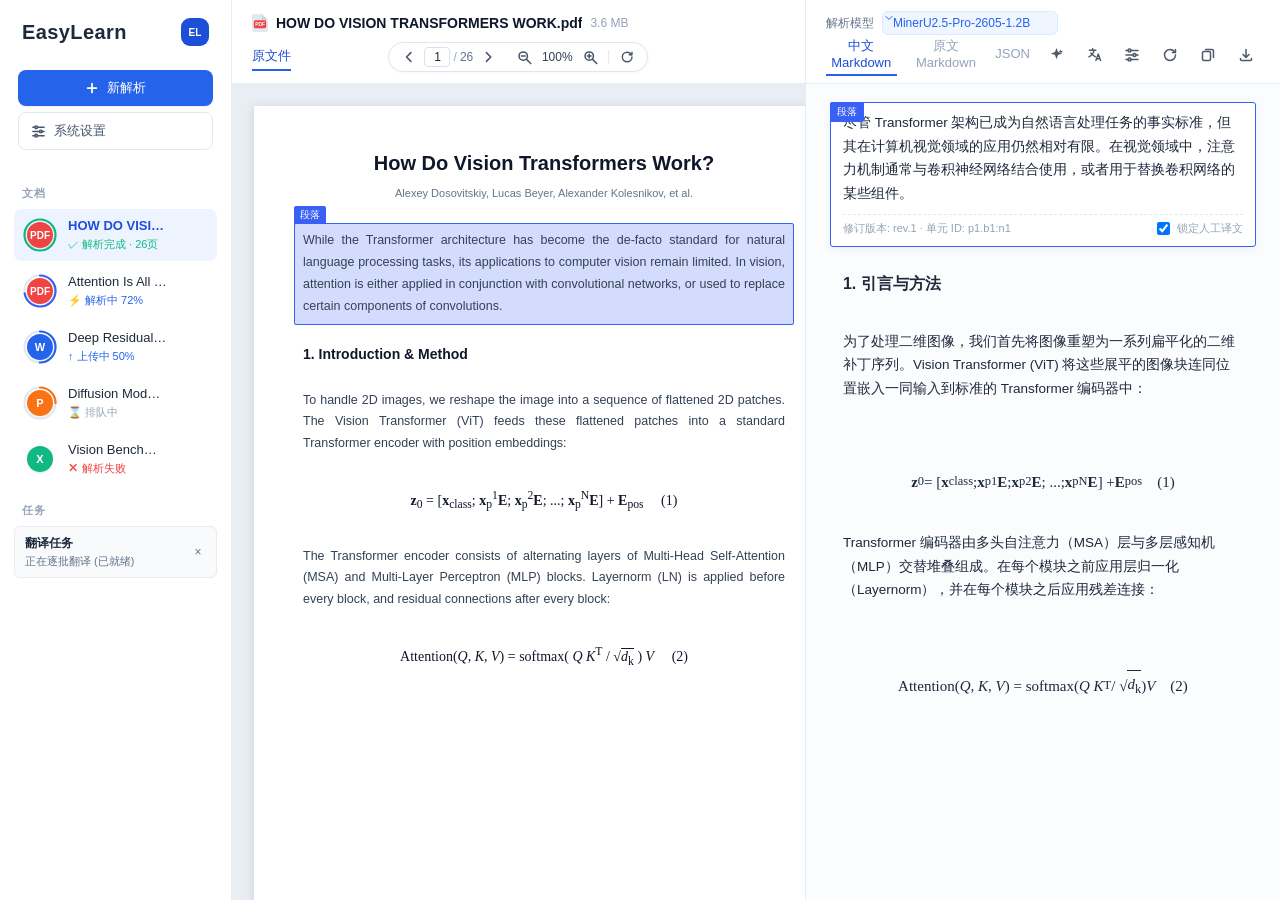
==== commit 7999a833: "fix(docs): 修正 html 原型中 pdf-toolbar 绝对居中对齐与视图 Tab 样式" ====
--- a/docs/FastAPI_MinerU方案与交互示例_v3/FastAPI_MinerU工作台交互示例_v3.html
+++ b/docs/FastAPI_MinerU方案与交互示例_v3/FastAPI_MinerU工作台交互示例_v3.html
@@ -316,19 +316,91 @@
     .source-file-name { margin: 0; font-size: 14px; font-weight: 600; color: #0f172a; overflow: hidden; text-overflow: ellipsis; white-space: nowrap; }
     .source-file-size { font-size: 12px; color: var(--muted); flex-shrink: 0; }
 
-    .reader-tabs { display: flex; gap: 14px; }
-    .tab { padding: 4px 0; border: 0; border-bottom: 2px solid transparent; background: none; color: var(--muted); font-size: 13px; cursor: pointer; transition: color .15s, border-color .15s; }
-    .tab.is-active { border-color: var(--blue); color: #1d4ed8; font-weight: 500; }
-
-    .pdf-toolbar { display: flex; align-items: center; gap: 2px; }
-    .toolbar-icon-btn { width: 28px; height: 28px; padding: 0; border: 0; border-radius: 6px; background: transparent; color: #4e5969; cursor: pointer; display: inline-flex; align-items: center; justify-content: center; transition: color .15s, background-color .15s; }
-    .toolbar-icon-btn:hover:not(:disabled) { color: #2468f2; background: #f2f3f5; }
-    .toolbar-icon-btn:disabled { opacity: .35; cursor: not-allowed; }
-    .page-count { font-size: 12px; color: #334155; margin: 0 4px; user-select: none; display: flex; align-items: center; gap: 3px; }
-    .page-current-box { font-weight: 600; }
-    .toolbar-space { width: 6px; }
-    .toolbar-divider { width: 1px; height: 14px; margin: 0 3px; background: #e2e8f0; }
-    .zoom-value { display: inline-block; min-width: 36px; text-align: center; color: #334155; font-size: 12px; font-weight: 500; user-select: none; }
+    .reader-tabs { display: flex; align-items: center; }
+    .reader-tab { padding: 4px 0; border: 0; border-bottom: 2px solid transparent; background: none; color: var(--muted); font-size: 13px; font-weight: 500; cursor: default; }
+    .reader-tab.is-active { border-color: var(--blue); color: #1d4ed8; }
+
+    .pdf-toolbar {
+      position: absolute;
+      left: 50%;
+      transform: translateX(-50%);
+      display: inline-flex;
+      align-items: center;
+      gap: 3px;
+      height: 30px;
+      padding: 2px 8px;
+      border: 1px solid #dfe6f0;
+      border-radius: 999px;
+      background: #ffffff;
+      box-shadow: 0 1px 3px rgba(0, 0, 0, 0.04);
+      z-index: 10;
+    }
+    .toolbar-icon-btn {
+      width: 24px;
+      height: 24px;
+      display: inline-flex;
+      align-items: center;
+      justify-content: center;
+      padding: 0;
+      border: 0;
+      border-radius: 4px;
+      background: transparent;
+      color: #475569;
+      cursor: pointer;
+      transition: background .15s, color .15s;
+    }
+    .toolbar-icon-btn:hover:not(:disabled) {
+      background: #f1f5f9;
+      color: #1d4ed8;
+    }
+    .toolbar-icon-btn:disabled {
+      opacity: .35;
+      cursor: not-allowed;
+    }
+    .page-count {
+      display: inline-flex;
+      align-items: center;
+      gap: 3px;
+      color: #64748b;
+      font-size: 12px;
+      user-select: none;
+    }
+    .page-current-box {
+      display: inline-flex;
+      align-items: center;
+      justify-content: center;
+      min-width: 26px;
+      height: 20px;
+      padding: 0 4px;
+      border: 1px solid #d8e0ec;
+      border-radius: 4px;
+      background: #ffffff;
+      color: #1e293b;
+      font-size: 12px;
+      font-weight: 500;
+    }
+    .page-separator {
+      color: #94a3b8;
+      font-size: 12px;
+    }
+    .toolbar-space {
+      width: 6px;
+    }
+    .toolbar-divider {
+      width: 1px;
+      height: 14px;
+      margin: 0 3px;
+      background: #e2e8f0;
+    }
+    .zoom-value {
+      display: inline-block;
+      min-width: 36px;
+      text-align: center;
+      color: #334155;
+      font-size: 12px;
+      font-weight: 500;
+      user-select: none;
+    }
 
     .pdf-viewer {
       position: relative;
@@ -437,8 +509,11 @@
       appearance: none;
       background-image: url("data:image/svg+xml,%3Csvg xmlns='http://www.w3.org/2000/svg' width='12' height='12' viewBox='0 0 24 24' fill='none' stroke='%232563eb' stroke-width='2' stroke-linecap='round' stroke-linejoin='round'%3E%3Cpolyline points='6 9 12 15 18 9'%3E%3C/polyline%3E%3C/svg%3E");
       background-repeat: no-repeat;
-      background-position: right 8px center;
-    }
+    }
+    .tabs { display: flex; gap: 14px; }
+    .tab { padding: 4px 0; border: 0; border-bottom: 2px solid transparent; background: none; color: var(--muted); font-size: 13px; cursor: pointer; transition: color .15s, border-color .15s, opacity .15s; }
+    .tab.is-active { border-color: var(--blue); color: #1d4ed8; font-weight: 500; }
+    .tab:disabled { opacity: 0.38; cursor: not-allowed; border-color: transparent !important; color: var(--muted) !important; }
 
     .result-actions { display: flex; align-items: center; gap: 10px; }
     .action-icon-btn {
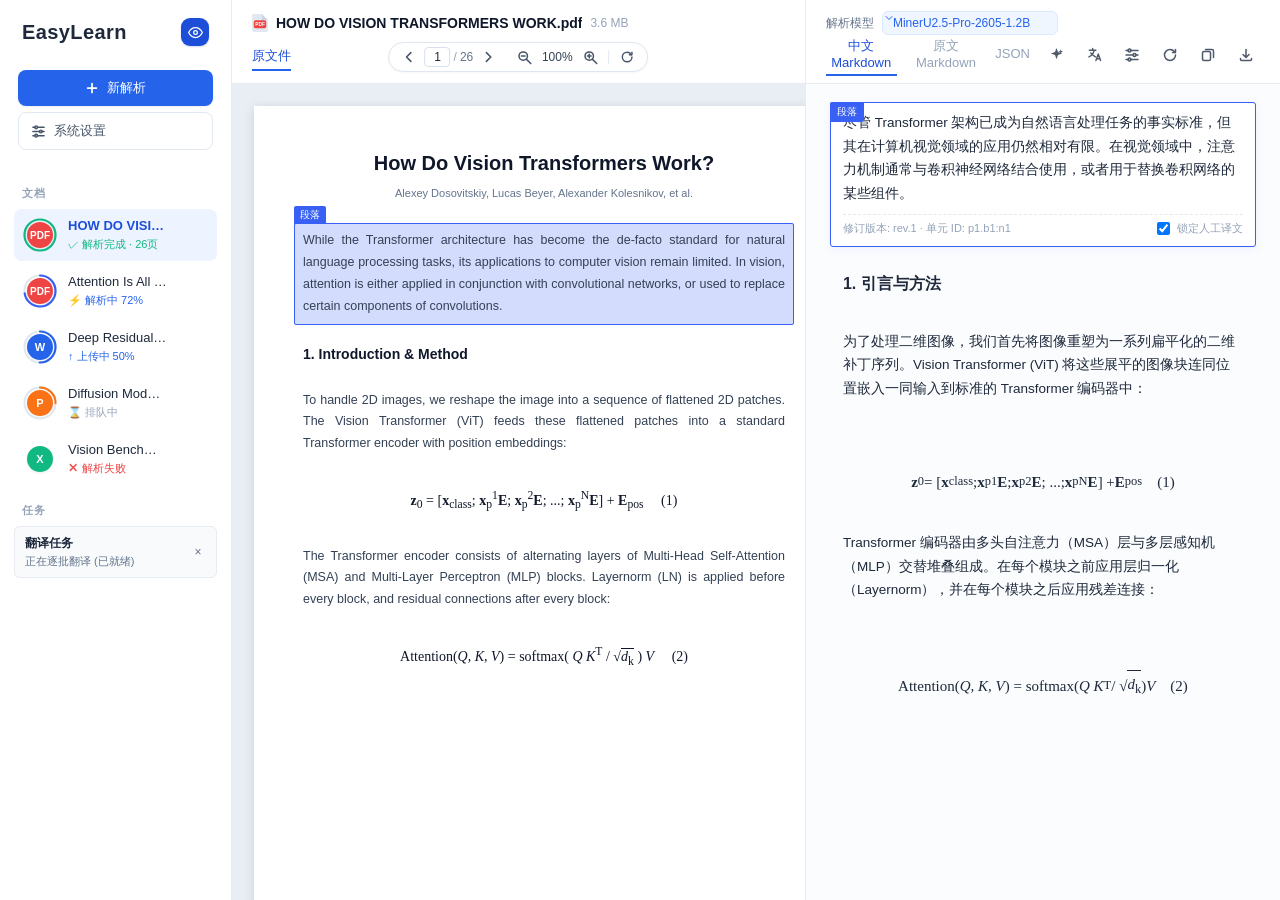
==== commit 0d171cb1: "feat(ui): 侧边栏品牌标升级为原文面板可视切换按钮，支持一键折叠原文并铺满右侧结果区" ====
--- a/docs/FastAPI_MinerU方案与交互示例_v3/FastAPI_MinerU工作台交互示例_v3.html
+++ b/docs/FastAPI_MinerU方案与交互示例_v3/FastAPI_MinerU工作台交互示例_v3.html
@@ -48,6 +48,17 @@
       max-height: 100%;
       overflow: hidden;
     }
+    .app-shell.is-reader-hidden {
+      grid-template-columns: 232px minmax(0, 1fr);
+    }
+    .app-shell.is-reader-hidden .reader-column {
+      display: none !important;
+    }
+    .app-shell.is-reader-hidden .result-column {
+      grid-column: 2 / -1;
+      width: 100%;
+      min-width: 0;
+    }
 
     /* 1. 侧边栏 */
     .sidebar {
@@ -75,7 +86,36 @@
       background: #1d4ed8;
       font-size: 10px;
       font-weight: 700;
-    }
+      border: 0;
+      padding: 0;
+    }
+    .brand-toggle-btn {
+      cursor: pointer;
+      transition: background-color .15s, color .15s, border-color .15s, transform .1s, box-shadow .15s;
+      box-shadow: 0 1px 2px rgba(29, 78, 216, 0.2);
+    }
+    .brand-toggle-btn:hover:not(:disabled) {
+      background: #2563eb;
+      box-shadow: 0 2px 6px rgba(37, 99, 235, 0.28);
+    }
+    .brand-toggle-btn:active:not(:disabled) {
+      transform: scale(0.94);
+    }
+    .brand-toggle-btn .icon-eye-open { display: block; }
+    .brand-toggle-btn .icon-eye-off { display: none; }
+    .brand-toggle-btn.is-off {
+      background: #f1f5f9;
+      color: #64748b;
+      border: 1px solid #cbd5e1;
+      box-shadow: none;
+    }
+    .brand-toggle-btn.is-off:hover:not(:disabled) {
+      background: #e2e8f0;
+      color: #1e293b;
+      border-color: #94a3b8;
+    }
+    .brand-toggle-btn.is-off .icon-eye-open { display: none; }
+    .brand-toggle-btn.is-off .icon-eye-off { display: block; }
 
     .sidebar-top-actions {
       display: flex;
@@ -730,7 +770,16 @@
   <aside class="sidebar" aria-label="文档导航">
     <div class="brand-row">
       <div class="brand">EasyLearn</div>
-      <span class="brand-mark" aria-hidden="true">EL</span>
+      <button id="toggle-reader-button" class="brand-mark brand-toggle-btn" type="button" title="隐藏原文面板" aria-label="隐藏原文面板" aria-pressed="false">
+        <svg class="icon-eye-open" width="15" height="15" viewBox="0 0 24 24" fill="none" stroke="currentColor" stroke-width="2" stroke-linecap="round" stroke-linejoin="round" aria-hidden="true">
+          <path d="M1 12s4-8 11-8 11 8 11 8-4 8-11 8-11-8-11-8z"/>
+          <circle cx="12" cy="12" r="3"/>
+        </svg>
+        <svg class="icon-eye-off" width="15" height="15" viewBox="0 0 24 24" fill="none" stroke="currentColor" stroke-width="2" stroke-linecap="round" stroke-linejoin="round" aria-hidden="true">
+          <path d="M17.94 17.94A10.07 10.07 0 0 1 12 20c-7 0-11-8-11-8a18.45 18.45 0 0 1 5.06-5.94M9.9 4.24A9.12 9.12 0 0 1 12 4c7 0 11 8 11 8a18.5 18.5 0 0 1-2.16 3.19m-6.72-1.07a3 3 0 1 1-4.24-4.24"/>
+          <line x1="1" y1="1" x2="23" y2="23"/>
+        </svg>
+      </button>
     </div>
 
     <div class="sidebar-top-actions">
@@ -1364,6 +1413,17 @@
       document.getElementById('question-input').value = btn.dataset.prompt;
     });
   });
+
+  // 8. 切换原文面板可视状态 (折叠/展开中间原文，右侧铺满)
+  const toggleBtn = document.getElementById('toggle-reader-button');
+  toggleBtn?.addEventListener('click', () => {
+    const shell = document.querySelector('.app-shell');
+    const isHidden = shell.classList.toggle('is-reader-hidden');
+    toggleBtn.classList.toggle('is-off', isHidden);
+    toggleBtn.title = isHidden ? '显示原文面板' : '隐藏原文面板';
+    toggleBtn.setAttribute('aria-label', toggleBtn.title);
+    toggleBtn.setAttribute('aria-pressed', String(isHidden));
+  });
 </script>
 </body>
 </html>
